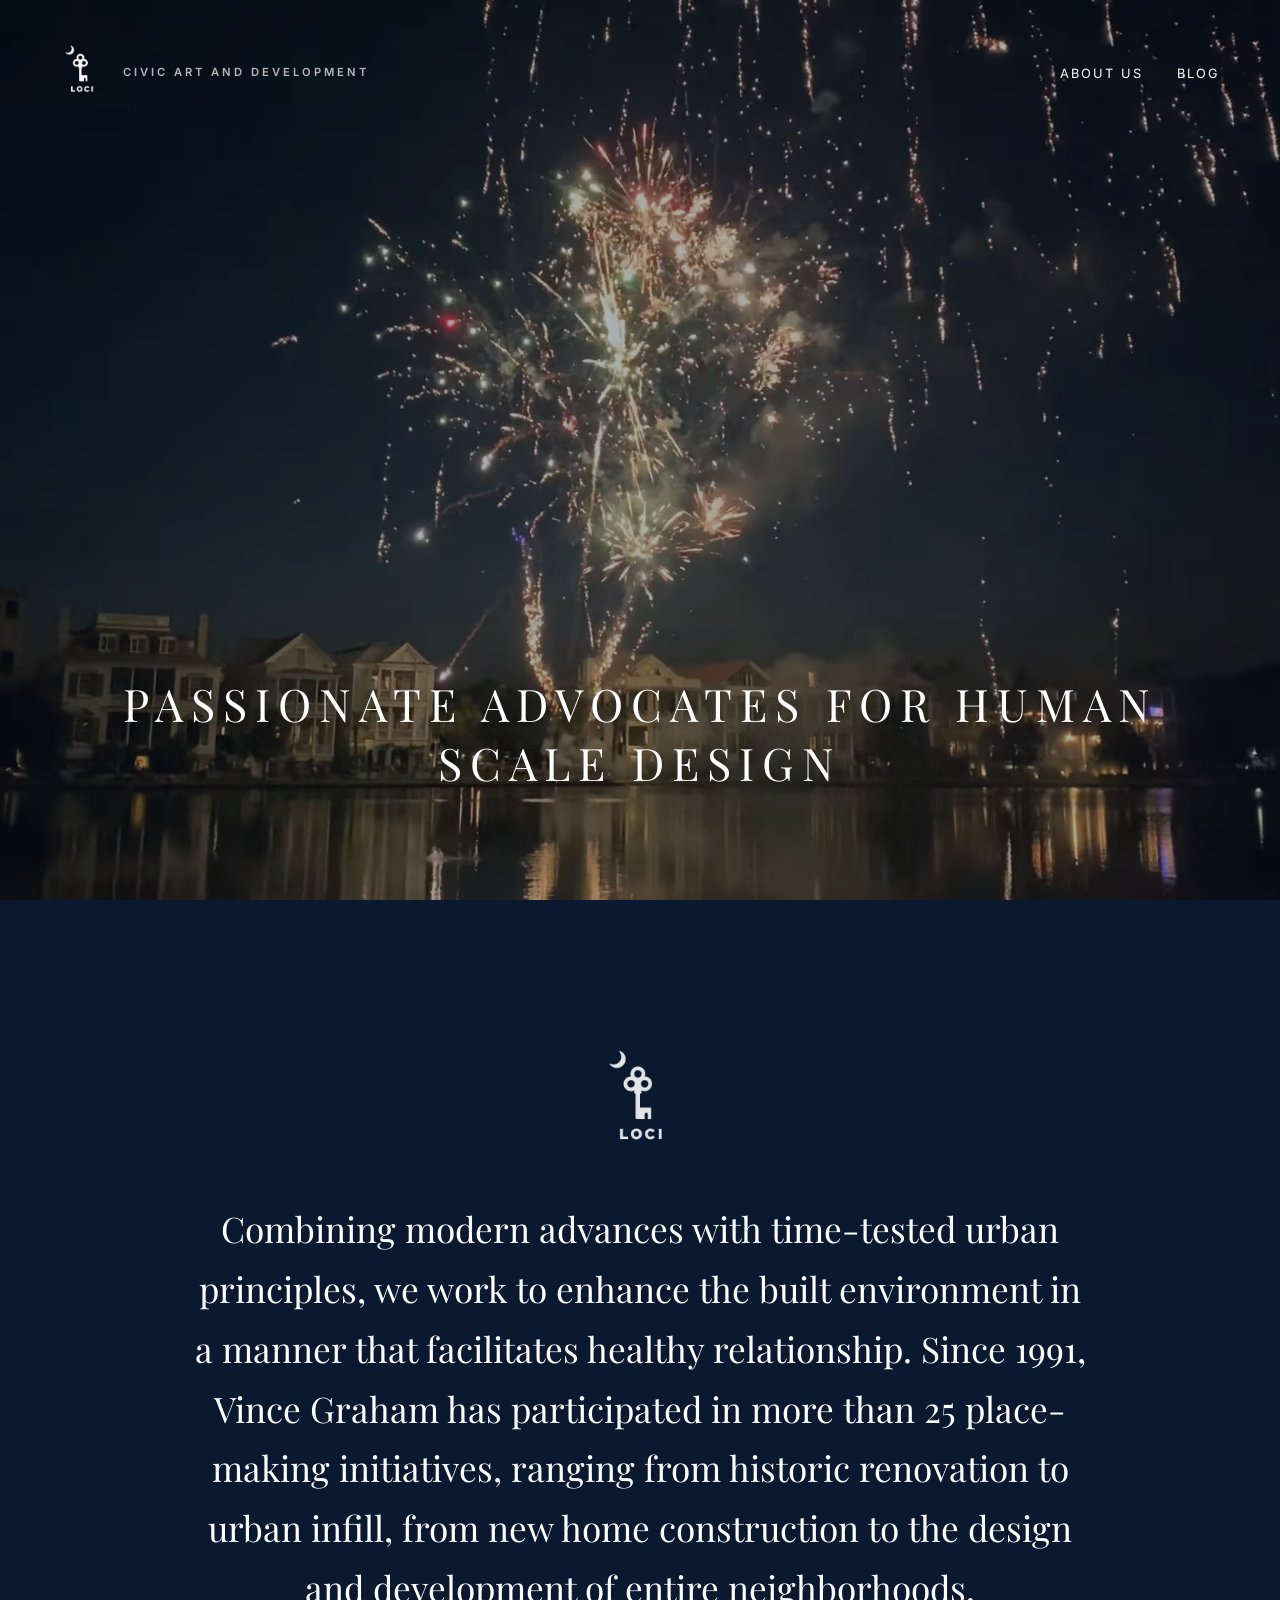
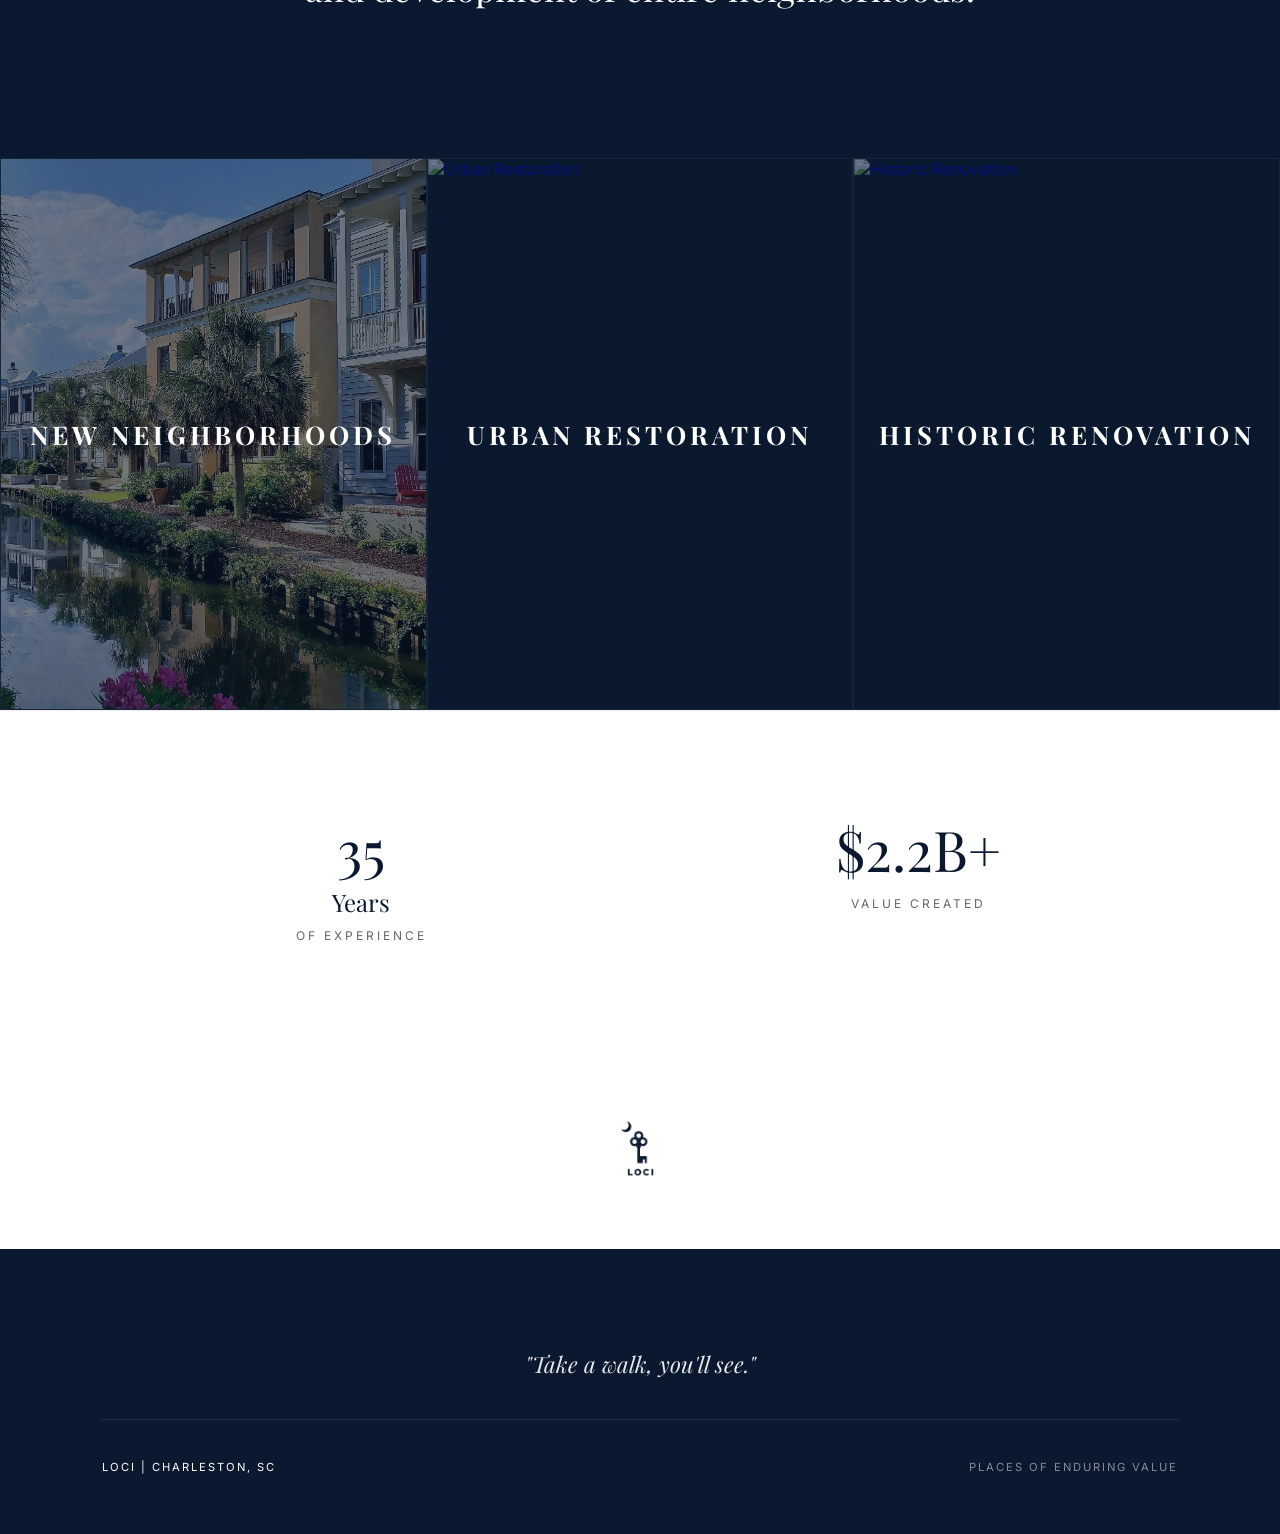
==== index.html @ 3ba428f1 "Incorporate text changes and move Catfiddle to Urban Restoration. Add Morris Square photos." ====
<!DOCTYPE html>
<html lang="en">
<head>
    <meta charset="UTF-8">
    <meta name="viewport" content="width=device-width, initial-scale=1.0">
    <title>Loci | Civic Design and Development</title>
    <link href="https://fonts.googleapis.com/css2?family=Playfair+Display:ital,wght@0,400;0,700;1,400&family=Inter:wght@300;400;600&display=swap" rel="stylesheet">
    <script src="https://unpkg.com/scrollreveal"></script>
    <style>
        :root {
            --navy: #0a192f;
            --white: #ffffff;
            --gold: #c5a059;
            --overlay: rgba(10, 25, 47, 0.35);
        }

        body {
            margin: 0;
            font-family: 'Inter', sans-serif;
            background-color: var(--white);
            color: var(--navy);
            overflow-x: hidden;
        }

        h1, h2, h3, .serif { font-family: 'Playfair Display', serif; }

        /* --- NAVIGATION --- */
        nav {
            position: absolute;
            top: 0;
            width: 100%;
            padding: 40px 60px;
            z-index: 1000;
            display: flex;
            justify-content: space-between;
            align-items: center;
            box-sizing: border-box;
        }

        .brand {
            font-size: 0.9rem;
            font-weight: 600;
            letter-spacing: 3px;
            color: white;
            text-transform: uppercase;
            text-decoration: none;
        }

        /* --- HERO --- */
        header {
            height: 100vh;
            position: relative;
            display: flex;
            justify-content: center;
            align-items: center;
            text-align: center;
            color: white;
            overflow: hidden;
            background-color: var(--navy);
        }

        .hero-video {
            position: absolute;
            top: 0;
            left: 0;
            width: 100%;
            height: 100%;
            object-fit: cover;
            z-index: 0;
        }

        .hero-overlay {
            position: absolute;
            top: 0;
            left: 0;
            width: 100%;
            height: 100%;
            background: var(--overlay);
            z-index: 1;
        }

        .hero-bottom-fixed {
            position: absolute;
            bottom: 12%;
            max-width: 1100px;
            width: 90%;
            animation: fadeIn 3s ease-out;
        }

        .hero-bottom-fixed h1 {
            font-size: 2.8rem;
            letter-spacing: 8px;
            text-transform: uppercase;
            font-weight: 300;
            margin: 0;
            text-shadow: 2px 2px 15px rgba(0,0,0,0.5);
        }

        /* --- PHILOSOPHY BLOCK --- */
        .philosophy-navy {
            padding: 140px 15%;
            text-align: center;
            background-color: var(--navy);
            color: white;
        }

        .philosophy-navy h2 {
            font-size: 2.2rem;
            line-height: 1.7;
            font-weight: 400;
            max-width: 950px;
            margin: 0 auto;
        }

        /* --- CATEGORY GRID --- */
        .work-grid {
            display: grid;
            grid-template-columns: repeat(3, 1fr);
            background: var(--navy);
        }

        .cat-box {
            position: relative;
            height: 550px;
            overflow: hidden;
            cursor: pointer;
            border: 0.2px solid rgba(255,255,255,0.05);
            text-decoration: none;
            display: block;
        }

        .cat-box img {
            width: 100%;
            height: 100%;
            object-fit: cover;
            opacity: 0.7;
            transition: all 0.9s cubic-bezier(0.25, 0.46, 0.45, 0.94);
        }

        .cat-overlay {
            position: absolute;
            top: 0; left: 0; width: 100%; height: 100%;
            display: flex;
            flex-direction: column;
            justify-content: center;
            align-items: center;
            background: rgba(10, 25, 47, 0.4);
            transition: background 0.5s ease;
        }

        .cat-overlay h2 {
            color: white;
            font-size: 1.6rem;
            letter-spacing: 4px;
            text-transform: uppercase;
            text-align: center;
            padding: 0 20px;
            margin: 0;
        }

        .cat-box:hover img { transform: scale(1.05); opacity: 0.4; }
        .cat-box:hover .cat-overlay { background: rgba(10, 25, 47, 0.8); }

        /* --- METRICS --- */
        .metrics-section {
            padding: 100px 8%;
            background: var(--white);
            border-top: 1px solid #eee;
        }

        .metrics-grid {
            display: grid;
            grid-template-columns: repeat(2, 1fr);
            gap: 40px;
            text-align: center;
        }

        .metric-item h4 {
            font-size: 3.5rem;
            margin: 0;
            font-weight: 400;
            color: var(--navy);
        }

        .metric-item p {
            font-size: 0.75rem;
            letter-spacing: 3px;
            text-transform: uppercase;
            color: #666;
            margin-top: 10px;
        }

        /* --- FOOTER --- */
        footer {
            padding: 100px 8% 60px;
            background: var(--navy);
            color: white;
            text-align: center;
        }

        .footer-scripture {
            font-family: 'Playfair Display', serif;
            font-style: italic;
            font-size: 1.4rem;
            margin-bottom: 40px;
            opacity: 0.9;
        }

        .footer-bottom {
            display: flex;
            justify-content: space-between;
            align-items: center;
            border-top: 1px solid rgba(255,255,255,0.1);
            padding-top: 40px;
            font-size: 0.7rem;
            letter-spacing: 2px;
            text-transform: uppercase;
        }

        /* --- MOBILE --- */
        @media (max-width: 900px) {
            nav { padding: 20px; flex-direction: column; gap: 20px; align-items: center; }
            nav > div:first-child { flex-direction: column; text-align: center; gap: 10px; }
            nav > div:first-child > div { margin-left: 0 !important; font-size: 0.6rem !important; }
            .hero-bottom-fixed h1 { font-size: 8vw !important; letter-spacing: 4px; }
            .philosophy-navy { padding: 80px 10%; }
            .philosophy-navy h2 { font-size: 1.4rem; }
            .work-grid, .metrics-grid { grid-template-columns: 1fr; }
            .cat-box { height: 400px; }
            .footer-bottom { flex-direction: column; gap: 20px; }
        }

        @keyframes fadeIn {
            from { opacity: 0; transform: translateY(20px); }
            to { opacity: 1; transform: translateY(0); }
        }
    </style>
    <link rel="icon" type="image/png" href="images/loci-logo.png">
</head>
<body>

    <nav>
        <div style="display: flex; align-items: center;">
            <a href="/" class="brand"><img src="images/loci-logo.png" alt="Loci Logo" style="height: 60px;"></a>
            <div style="color: rgba(255,255,255,0.7); font-size: 0.7rem; letter-spacing: 3px; text-transform: uppercase; font-weight: 600; margin-left: 20px;">Civic Art and Development</div>
        </div>
        <div>
            <a href="about.html" style="color: white; text-decoration: none; margin-right: 30px; font-size: 0.8rem; text-transform: uppercase; letter-spacing: 2px;">About Us</a>
            <a href="https://narrowgate.dev" target="_blank" style="color: white; text-decoration: none; font-size: 0.8rem; text-transform: uppercase; letter-spacing: 2px;">Blog</a>
        </div>
    </nav>

    <header>
        <video class="hero-video" autoplay loop muted playsinline>
            <source src="images/hero.webm" type="video/webm">
        </video>
        <div class="hero-overlay"></div>
        <div class="hero-bottom-fixed" style="z-index: 2;">
            <h1>Passionate Advocates for Human Scale Design</h1>
        </div>
    </header>

    <section class="philosophy-navy">
        <img src="images/loci-logo.png" alt="Loci Logo" style="height: 115px; margin-bottom: 40px; opacity: 0.9;">
        <h2>Combining modern advances with time-tested urban principles, we work to enhance the built environment in a manner that facilitates healthy relationship. Since 1991, Vince Graham has participated in more than 25 place-making initiatives, ranging from historic renovation to urban infill, from new home construction to the design and development of entire neighborhoods.</h2>
    </section>

    <div class="work-grid" id="portfolio">
        <a href="neighborhoods.html" class="cat-box">
            <img src="images/neighborhoods-canal.jpg" alt="New Neighborhoods">
            <div class="cat-overlay">
                <h2>New Neighborhoods</h2>
            </div>
        </a>

        <a href="renovation.html" class="cat-box">
            <img src="https://www.cnu.org/sites/default/files/Earls-court-plan.png" alt="Urban Restoration">
            <div class="cat-overlay">
                <h2>Urban Restoration</h2>
            </div>
        </a>

        <a href="reuse.html" class="cat-box">
            <img src="https://bt-wpstatic.freetls.fastly.net/wp-content/blogs.dir/3/files/2013/04/5.jpg" alt="Historic Renovation">
            <div class="cat-overlay">
                <h2>Historic Renovation</h2>
            </div>
        </a>
    </div>

    <section class="metrics-section">
        <div class="metrics-grid">
            <div class="metric-item">
                <h4 class="serif">35</h4>
                <h4 class="serif" style="font-size: 1.5rem; display: inline;">Years</h4>
                <p>Of Experience</p>
            </div>
            <div class="metric-item">
                <h4 class="serif">$2.2B+</h4>
                <p>Value Created</p>
            </div>
        </div>
    </section>

    <div style="text-align: center; padding: 60px 0; background: #fff;">
        <img src="images/loci-logo-navy.png" alt="Loci Logo" style="height: 70px;">
    </div>

    <footer>
        <div class="footer-scripture">
            "Take a walk, you'll see."
        </div>
        
        <div class="footer-bottom">
            <div>Loci | Charleston, SC</div>
            <div style="opacity: 0.5;">Places of Enduring Value</div>
        </div>
    </footer>

    <script>
        ScrollReveal().reveal('.cat-box, .philosophy-navy, .metric-item', { interval: 150, distance: '30px', origin: 'bottom' });
    </script>
</body>
</html>
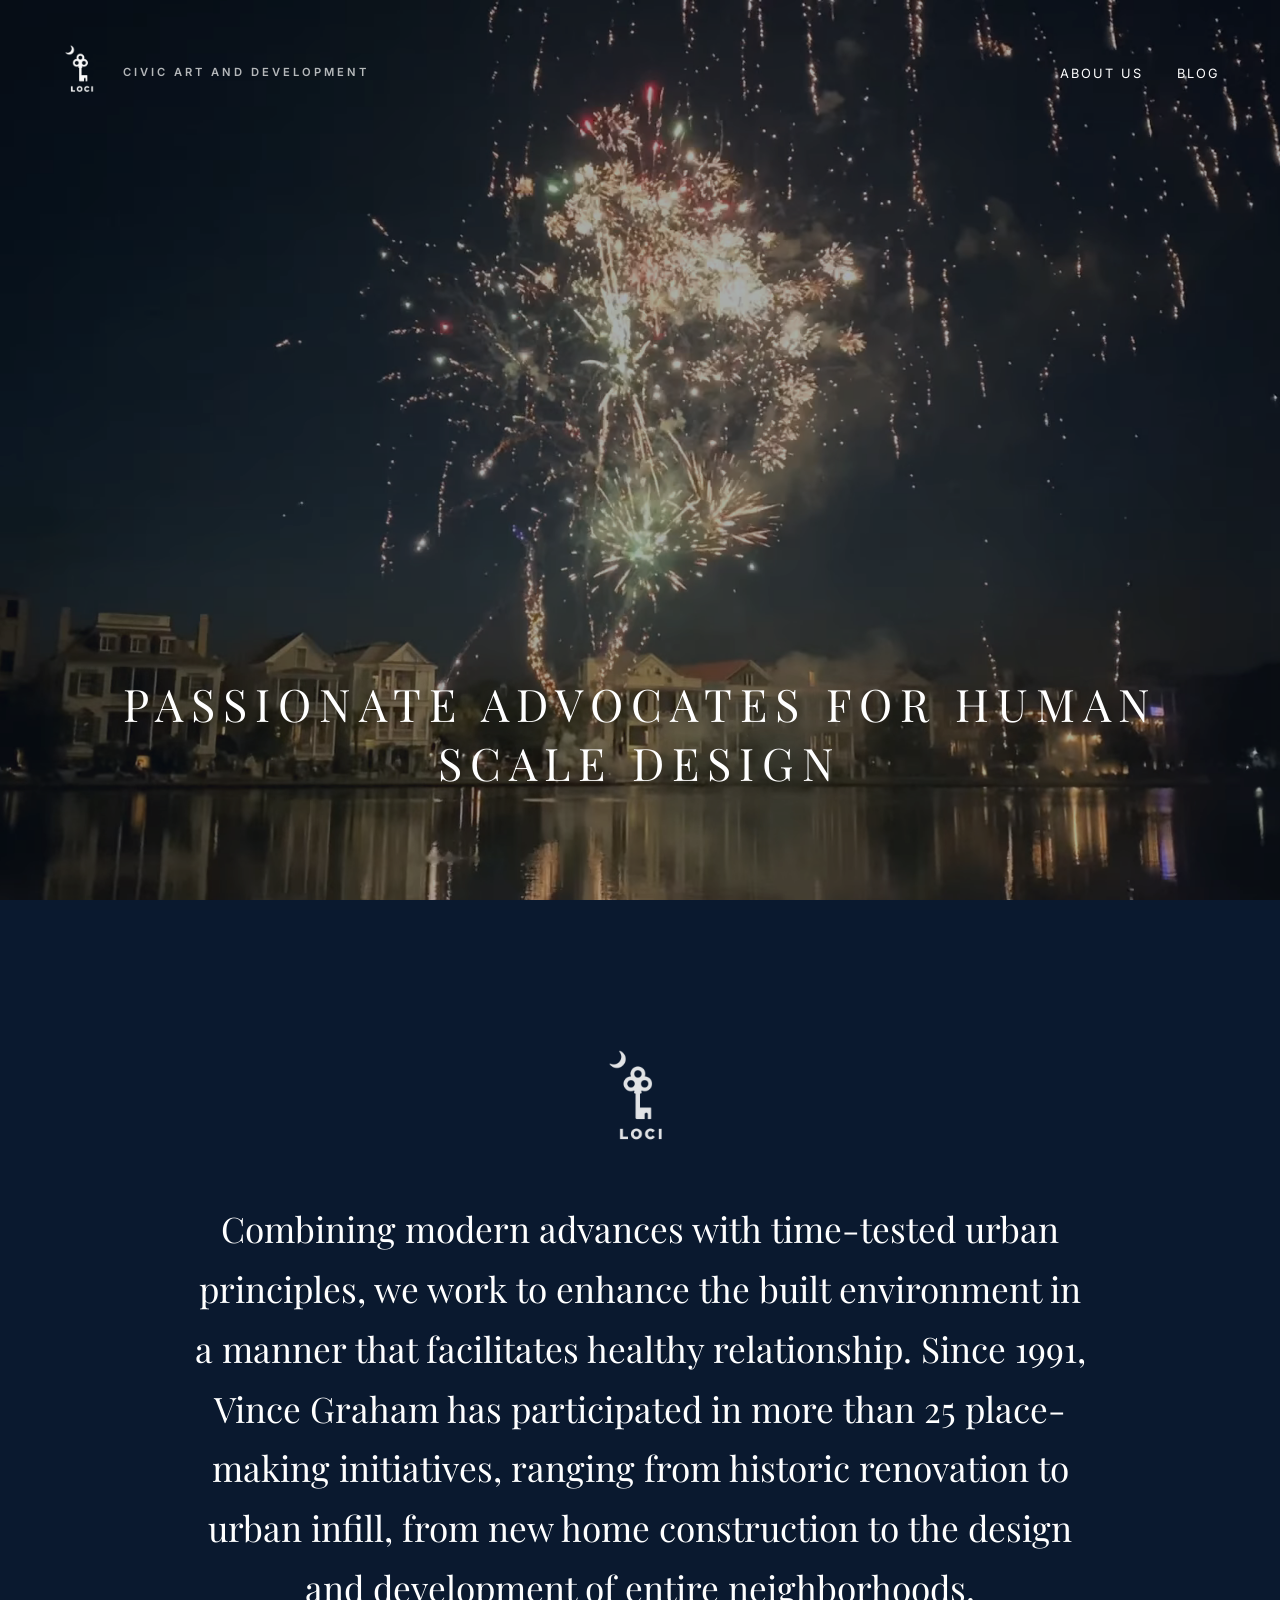
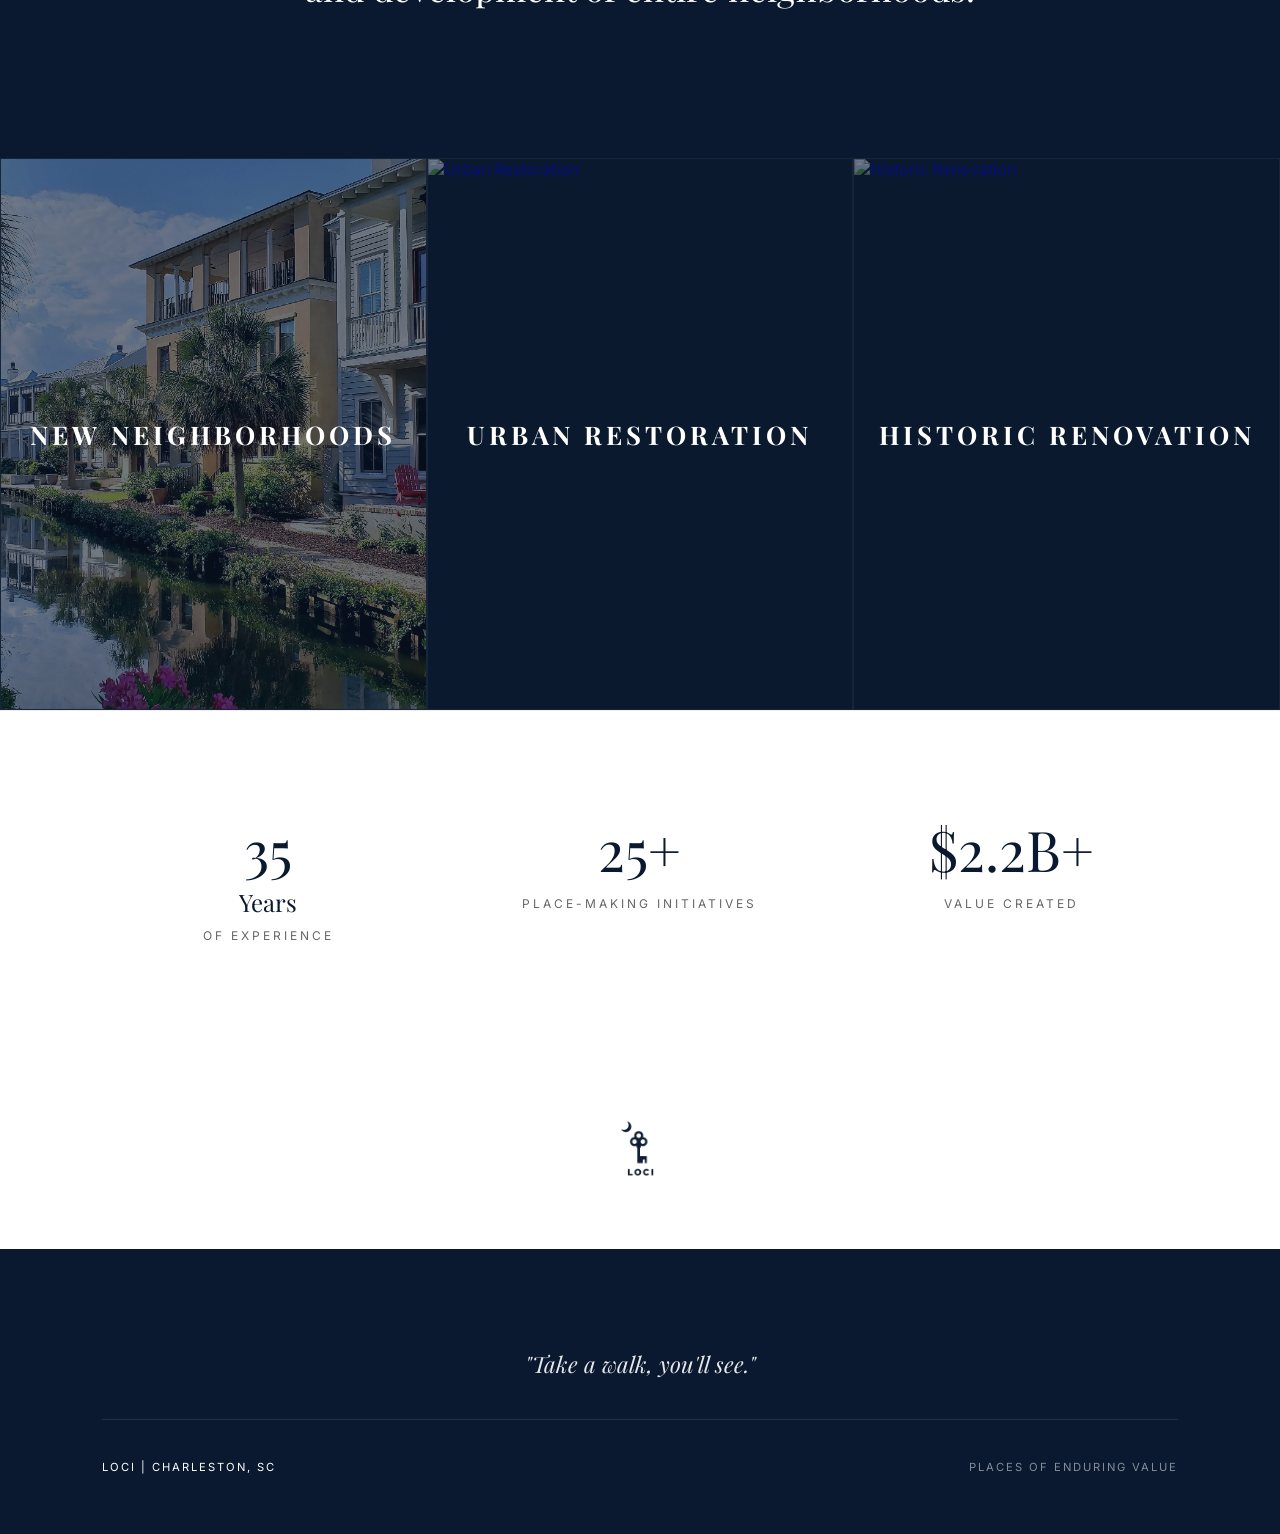
==== commit e7b37a09: "Redesign project details, fix photo integration, update external links, and add 25+ metric" ====
--- a/index.html
+++ b/index.html
@@ -170,7 +170,7 @@
 
         .metrics-grid {
             display: grid;
-            grid-template-columns: repeat(2, 1fr);
+            grid-template-columns: repeat(3, 1fr);
             gap: 40px;
             text-align: center;
         }
@@ -296,6 +296,10 @@
                 <p>Of Experience</p>
             </div>
             <div class="metric-item">
+                <h4 class="serif">25+</h4>
+                <p>Place-Making Initiatives</p>
+            </div>
+            <div class="metric-item">
                 <h4 class="serif">$2.2B+</h4>
                 <p>Value Created</p>
             </div>
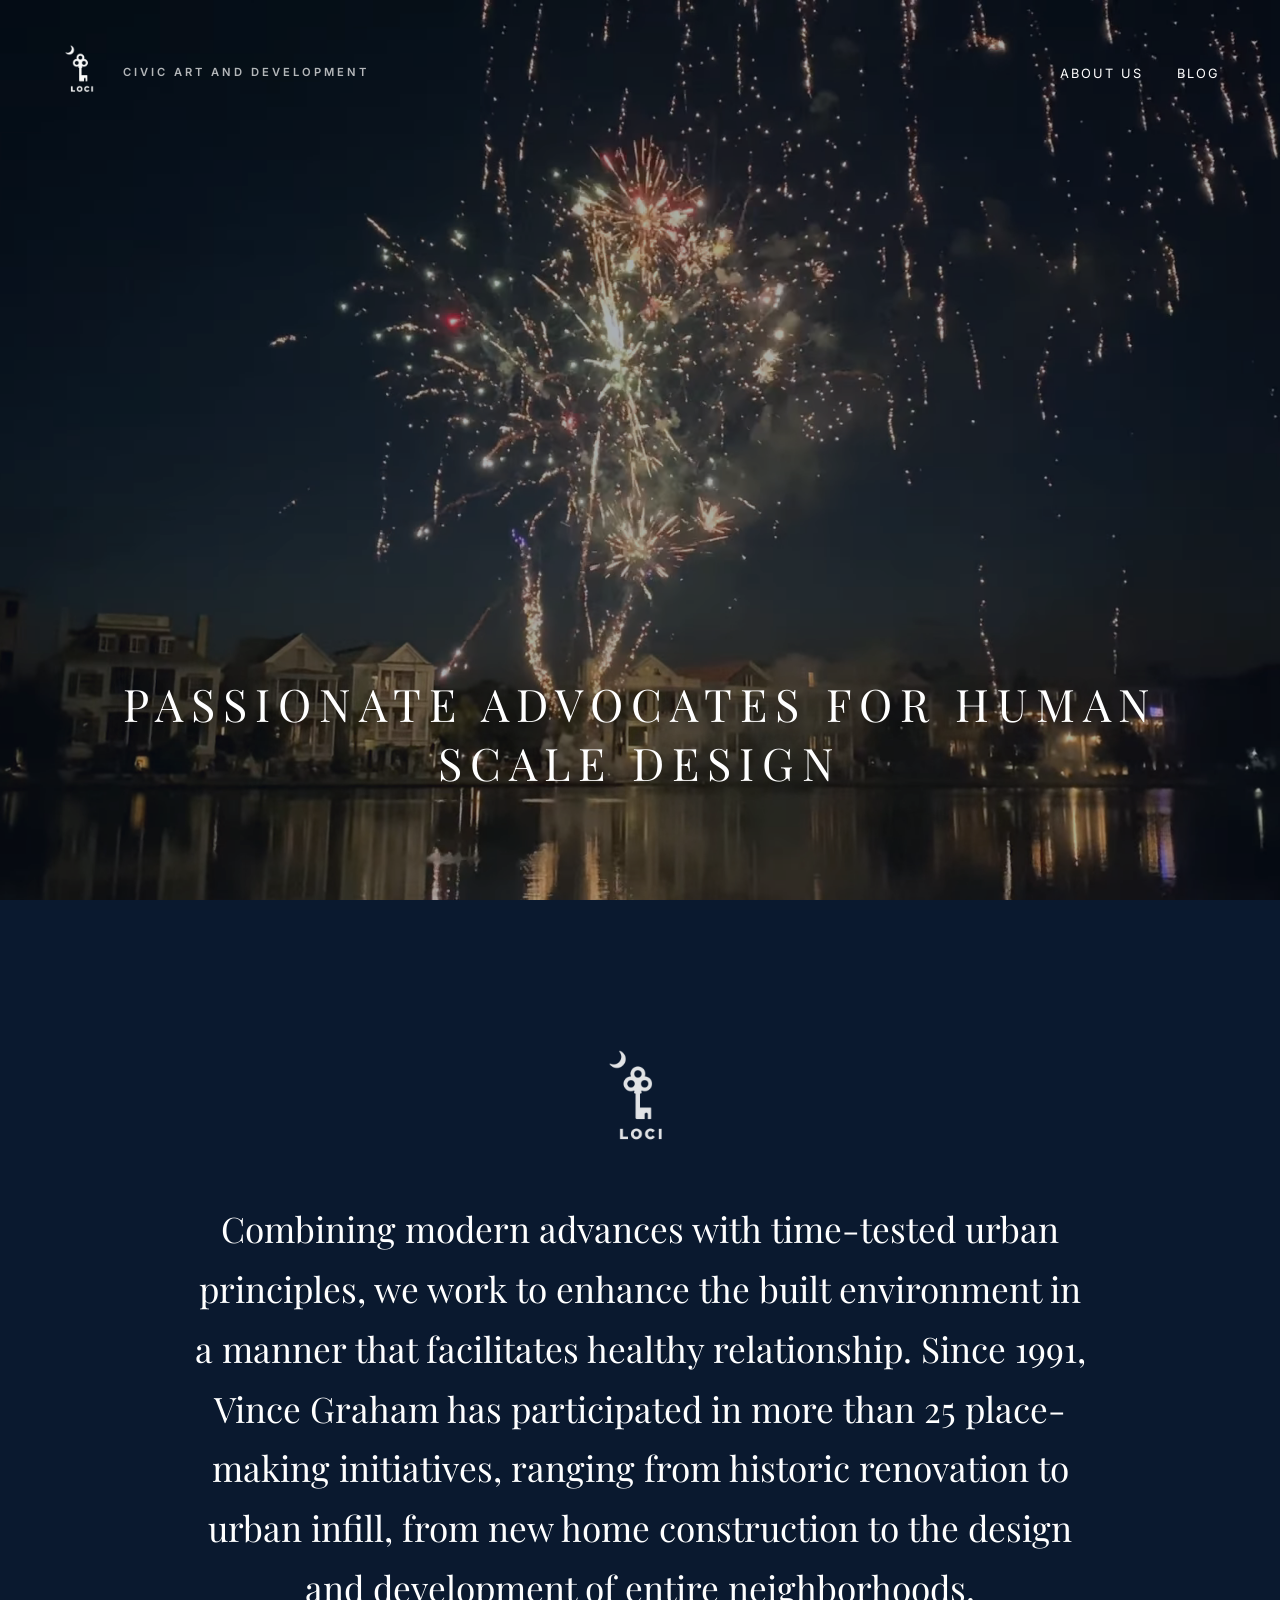
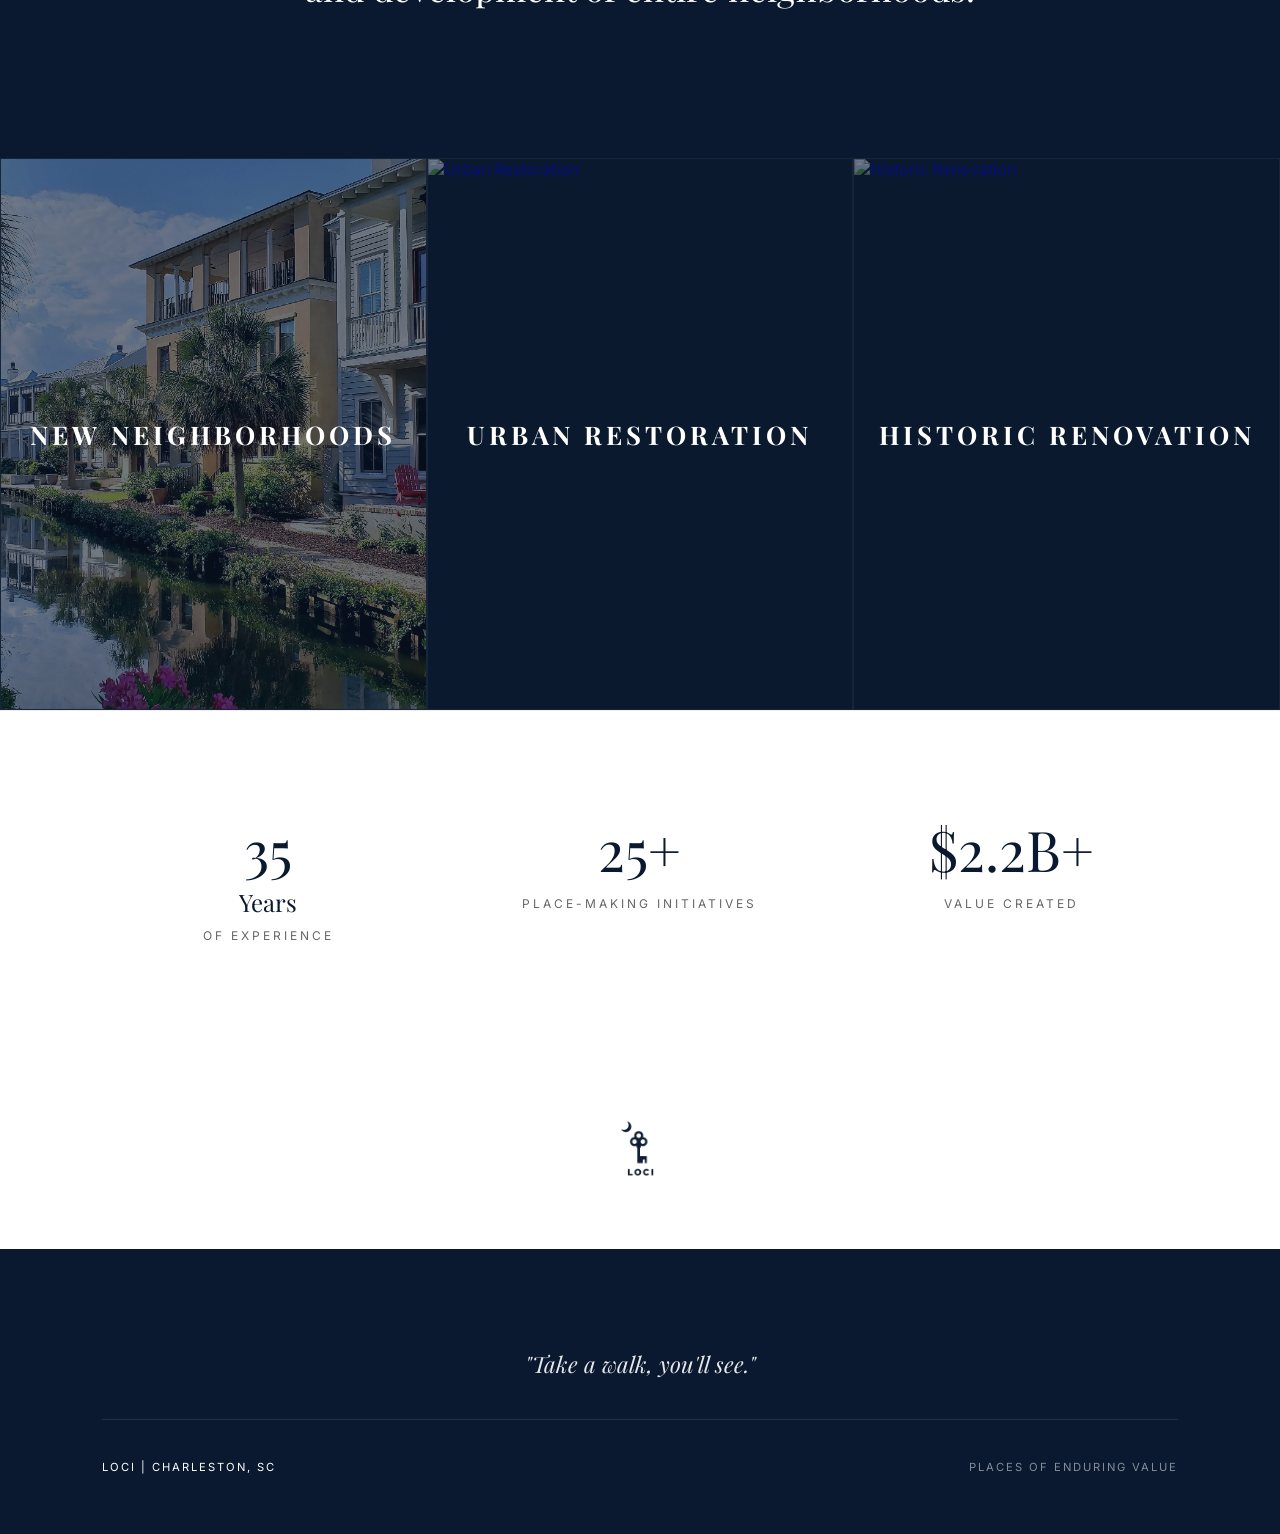
==== commit 22d1c612: "Fix Catfiddle links, restore plan image, fix RTL margin bug, update favicons" ====
--- a/index.html
+++ b/index.html
@@ -235,7 +235,7 @@
             to { opacity: 1; transform: translateY(0); }
         }
     </style>
-    <link rel="icon" type="image/png" href="images/loci-logo.png">
+    <link rel="icon" type="image/png" href="images/loci-logo-navy.png">
 </head>
 <body>
 
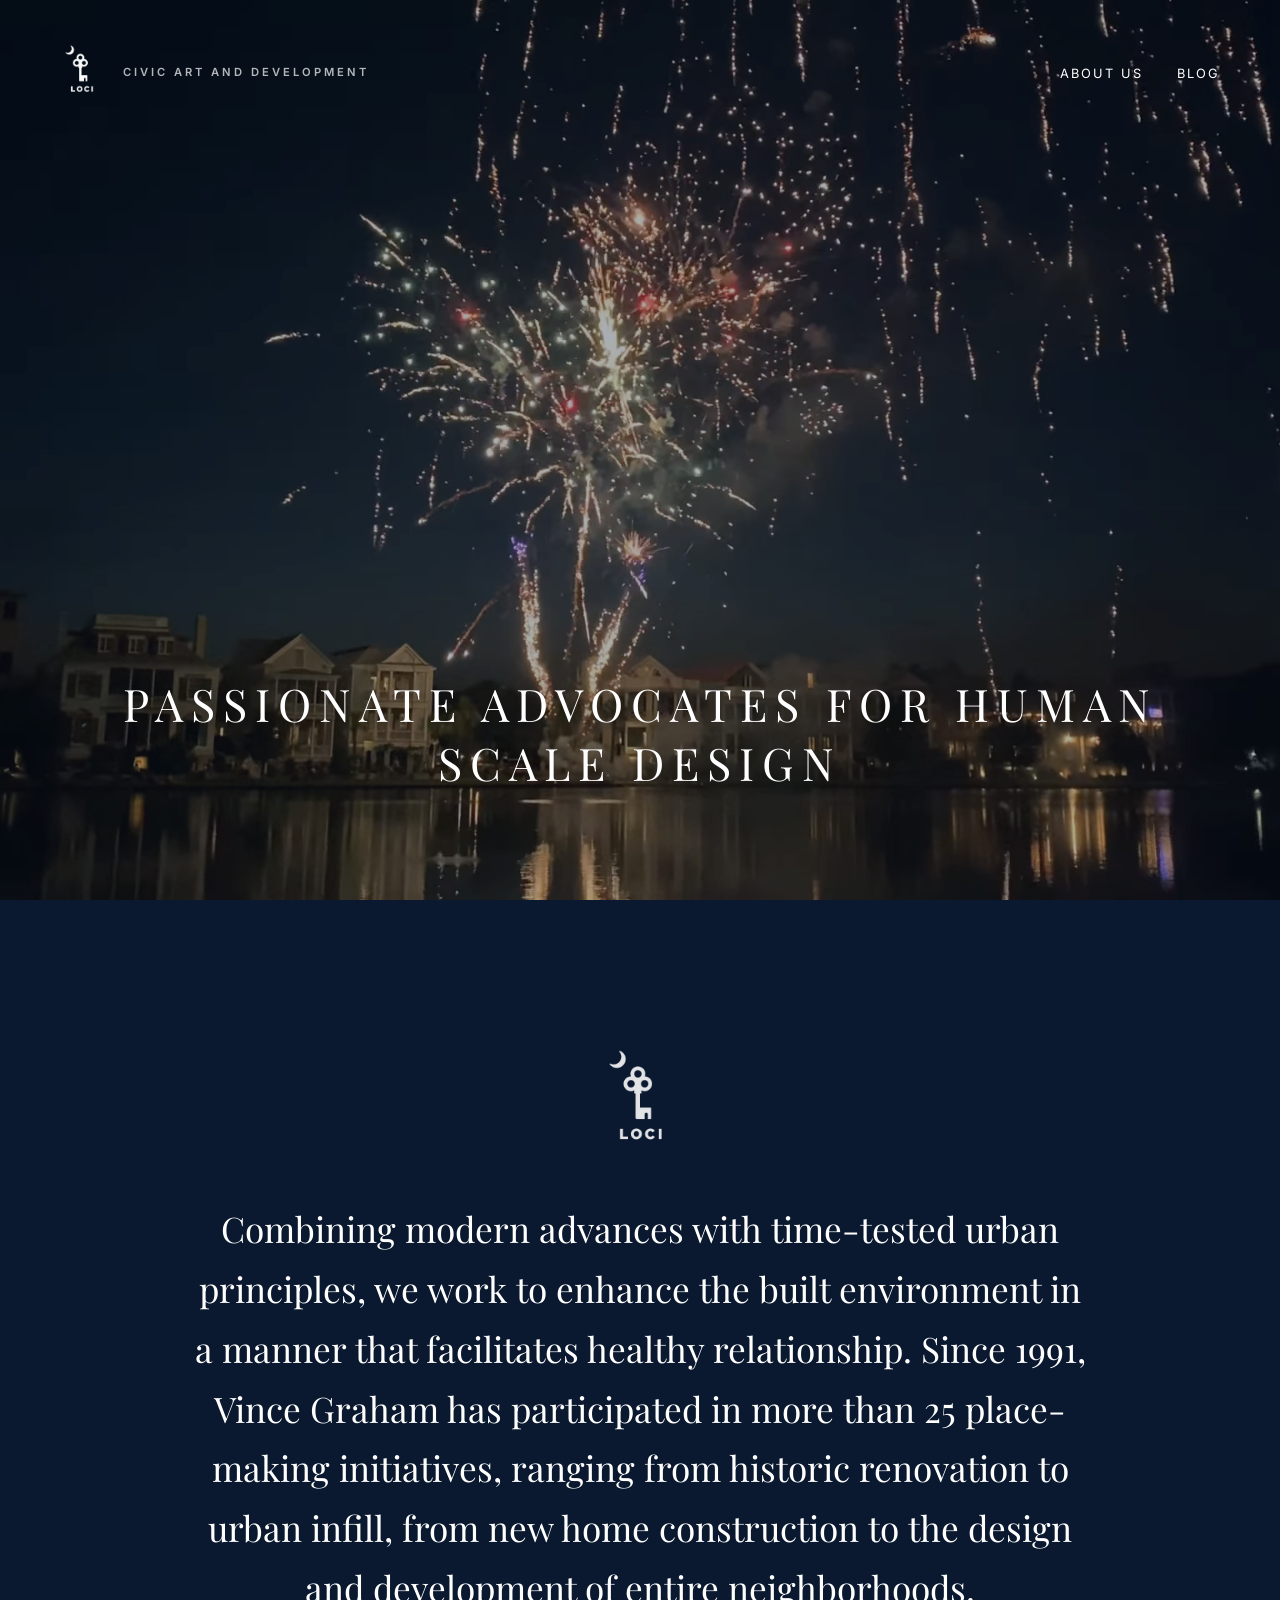
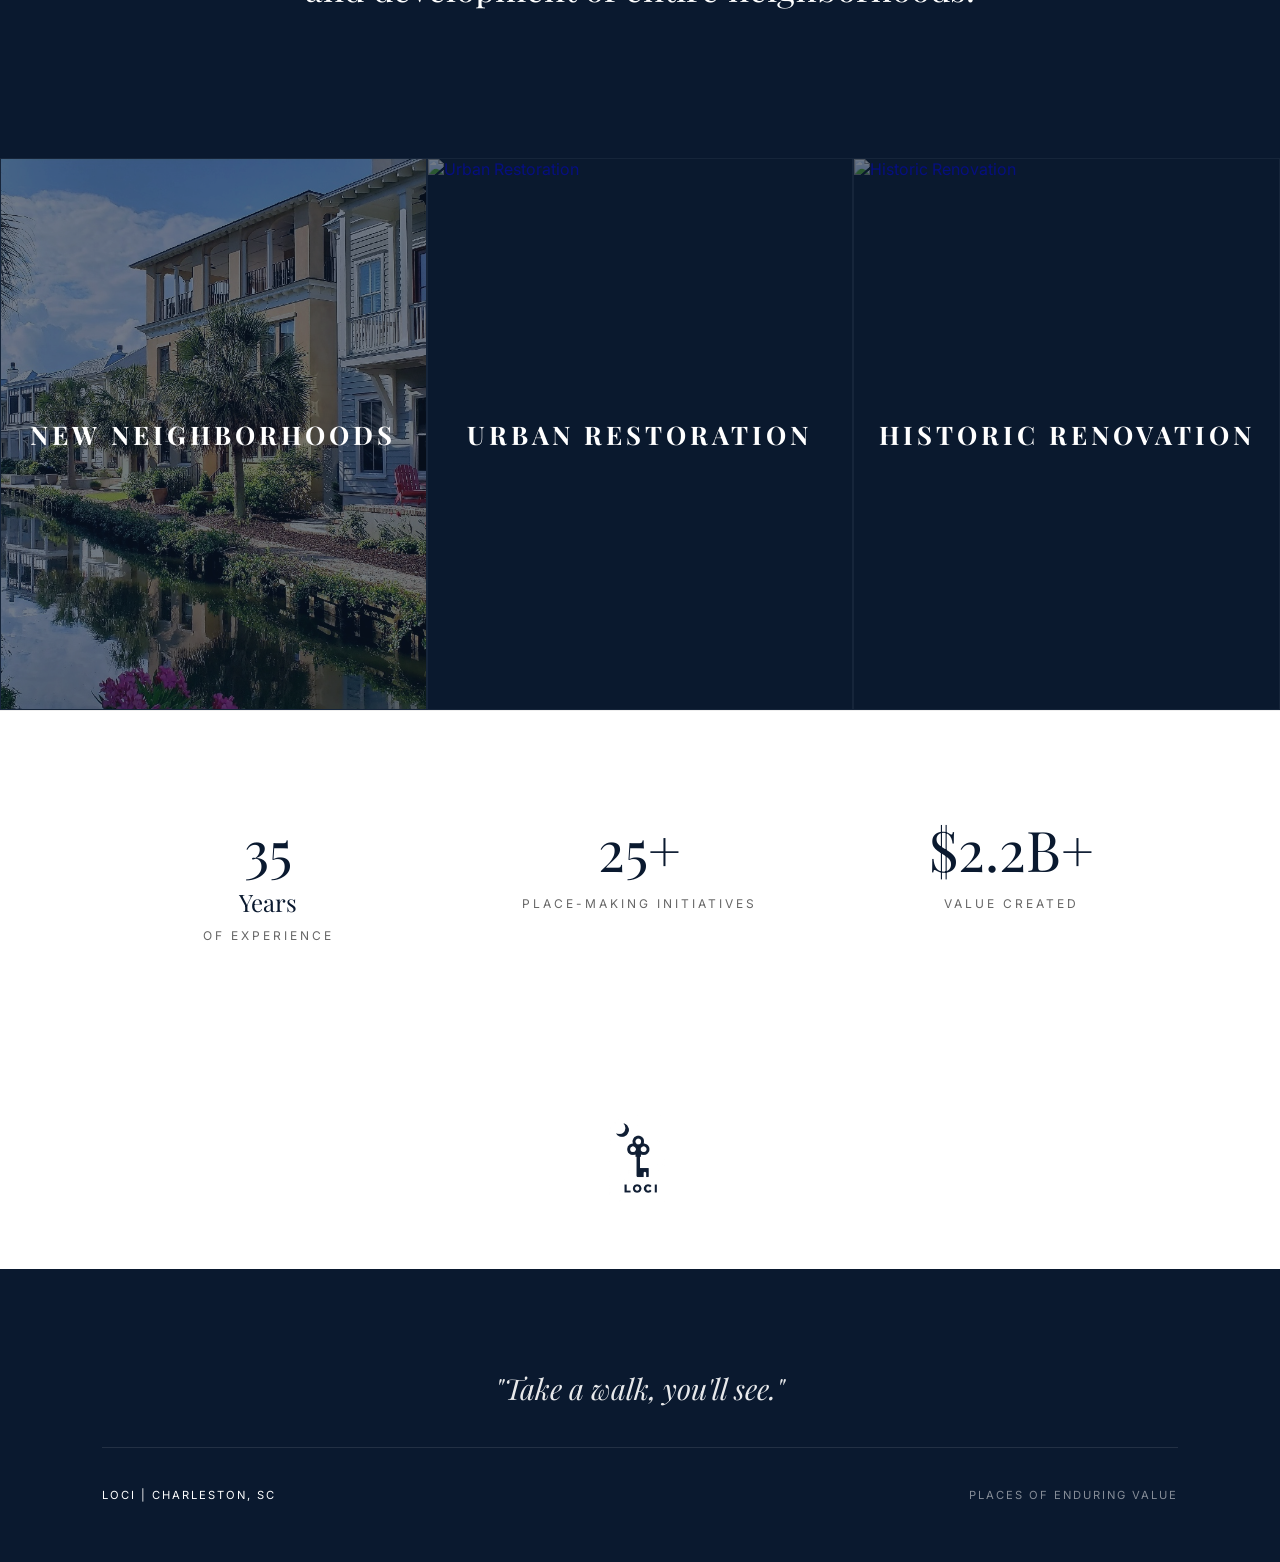
==== commit 6564df5d: "Increase footer logo size and quote text size" ====
--- a/index.html
+++ b/index.html
@@ -201,7 +201,7 @@
         .footer-scripture {
             font-family: 'Playfair Display', serif;
             font-style: italic;
-            font-size: 1.4rem;
+            font-size: 1.8rem;
             margin-bottom: 40px;
             opacity: 0.9;
         }
@@ -307,7 +307,7 @@
     </section>
 
     <div style="text-align: center; padding: 60px 0; background: #fff;">
-        <img src="images/loci-logo-navy.png" alt="Loci Logo" style="height: 70px;">
+        <img src="images/loci-logo-navy.png" alt="Loci Logo" style="height: 90px;">
     </div>
 
     <footer>
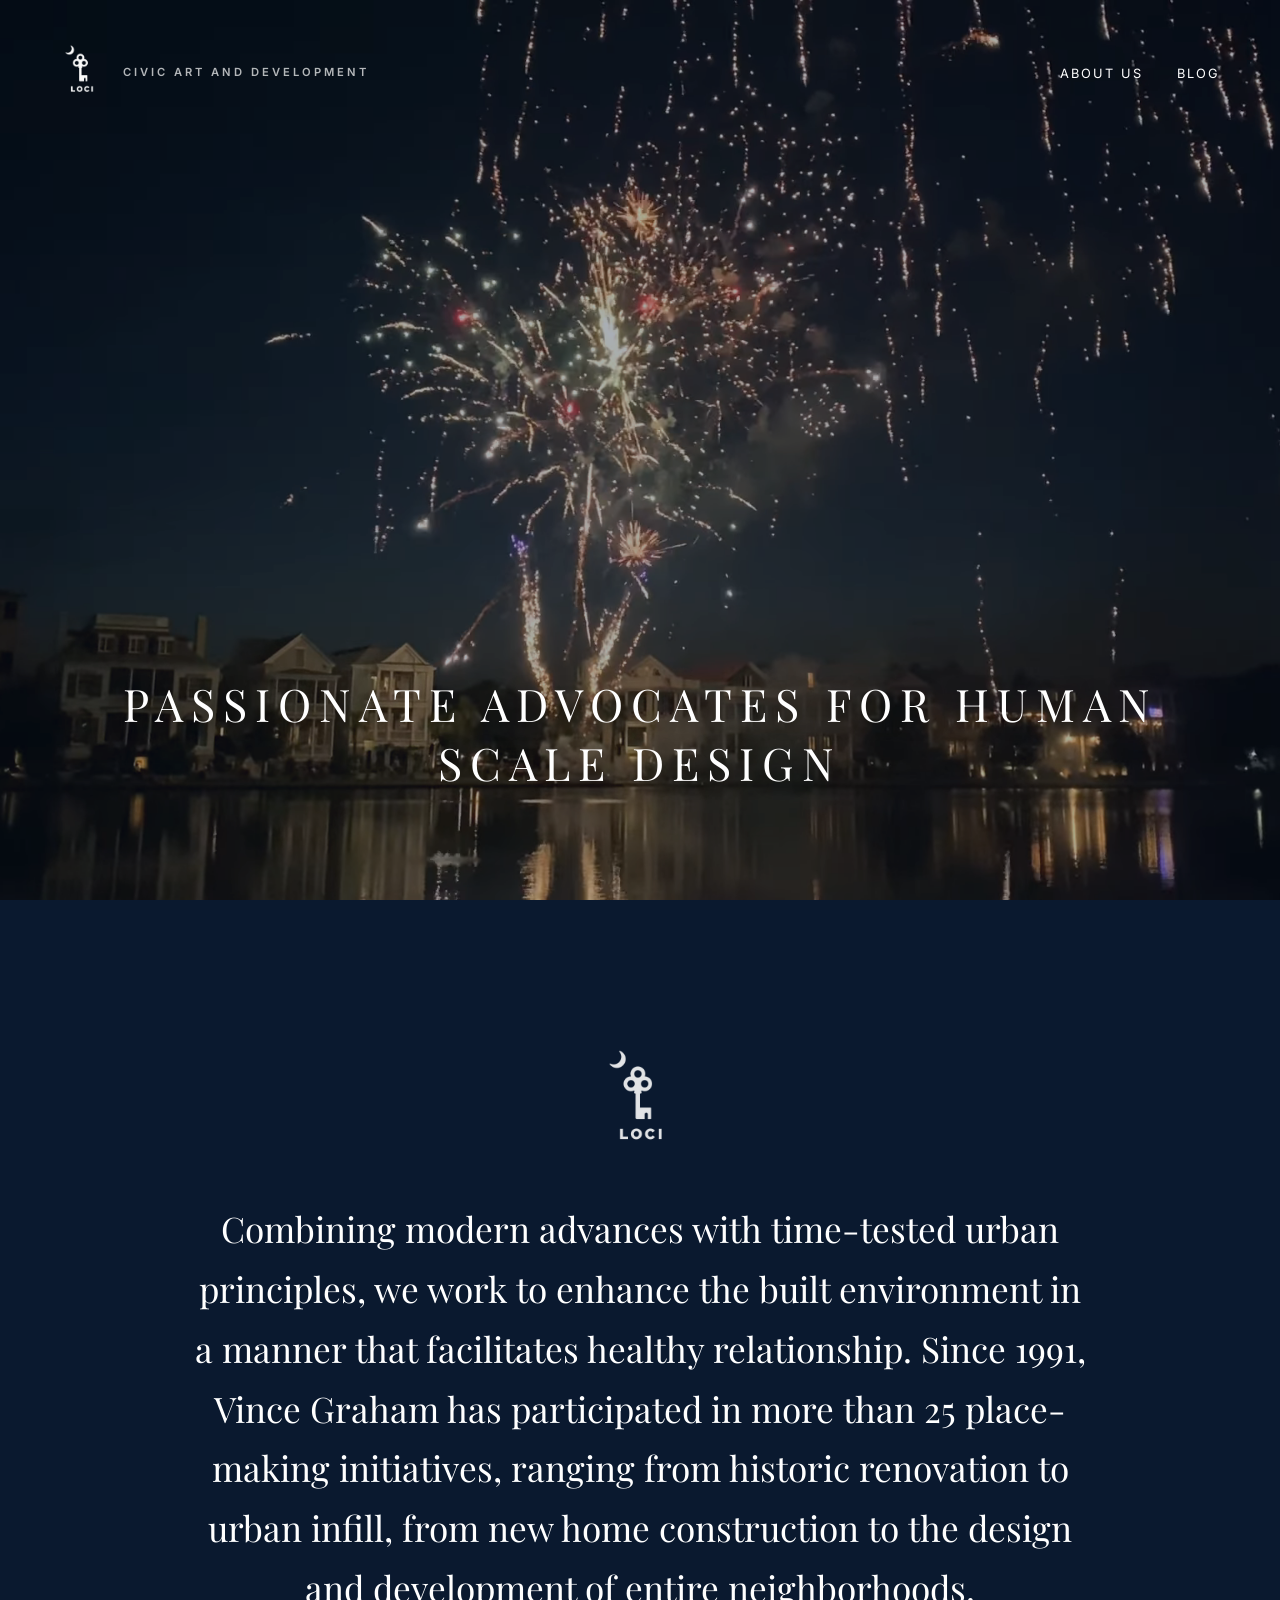
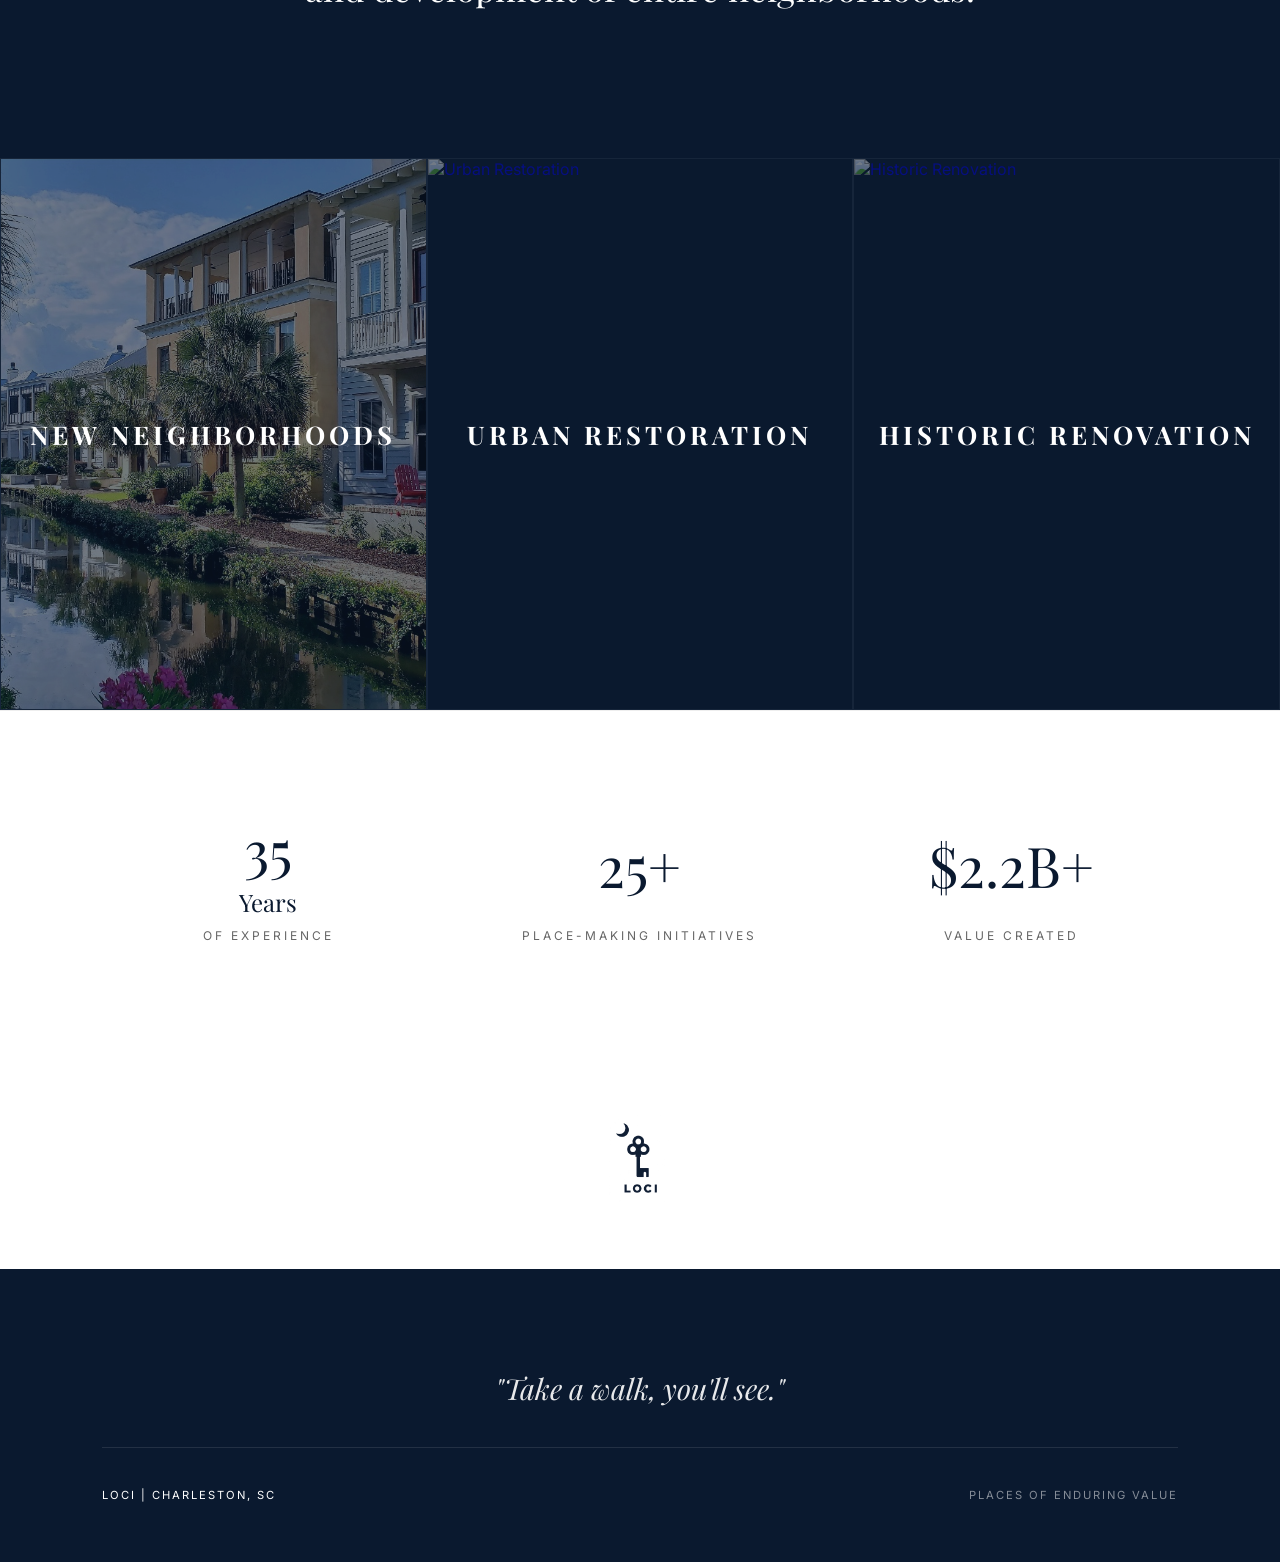
==== commit 873eed69: "Align metrics text to be flush at the bottom" ====
--- a/index.html
+++ b/index.html
@@ -175,6 +175,20 @@
             text-align: center;
         }
 
+        .metric-item {
+            display: flex;
+            flex-direction: column;
+            height: 100%;
+        }
+
+        .metric-value {
+            flex-grow: 1;
+            display: flex;
+            flex-direction: column;
+            justify-content: center;
+            align-items: center;
+        }
+
         .metric-item h4 {
             font-size: 3.5rem;
             margin: 0;
@@ -291,16 +305,22 @@
     <section class="metrics-section">
         <div class="metrics-grid">
             <div class="metric-item">
-                <h4 class="serif">35</h4>
-                <h4 class="serif" style="font-size: 1.5rem; display: inline;">Years</h4>
+                <div class="metric-value">
+                    <h4 class="serif">35</h4>
+                    <h4 class="serif" style="font-size: 1.5rem;">Years</h4>
+                </div>
                 <p>Of Experience</p>
             </div>
             <div class="metric-item">
-                <h4 class="serif">25+</h4>
+                <div class="metric-value">
+                    <h4 class="serif">25+</h4>
+                </div>
                 <p>Place-Making Initiatives</p>
             </div>
             <div class="metric-item">
-                <h4 class="serif">$2.2B+</h4>
+                <div class="metric-value">
+                    <h4 class="serif">$2.2B+</h4>
+                </div>
                 <p>Value Created</p>
             </div>
         </div>
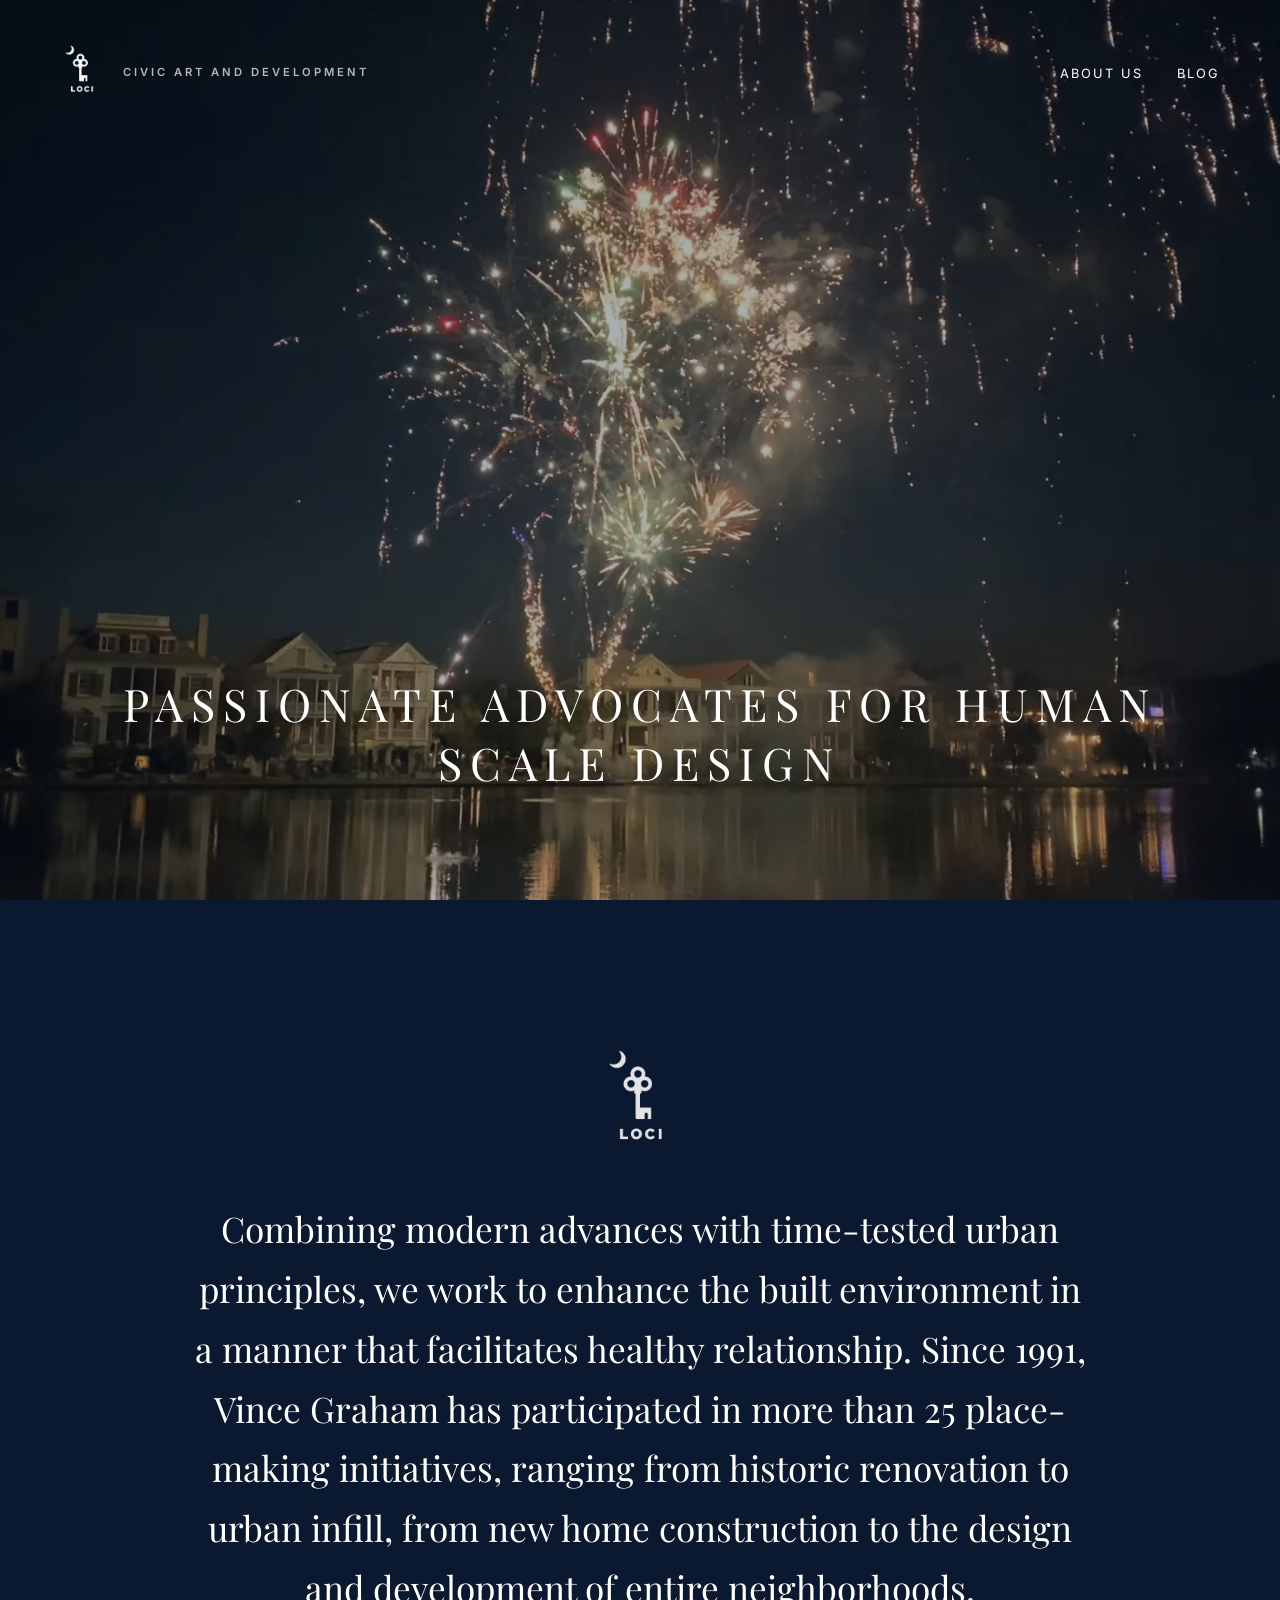
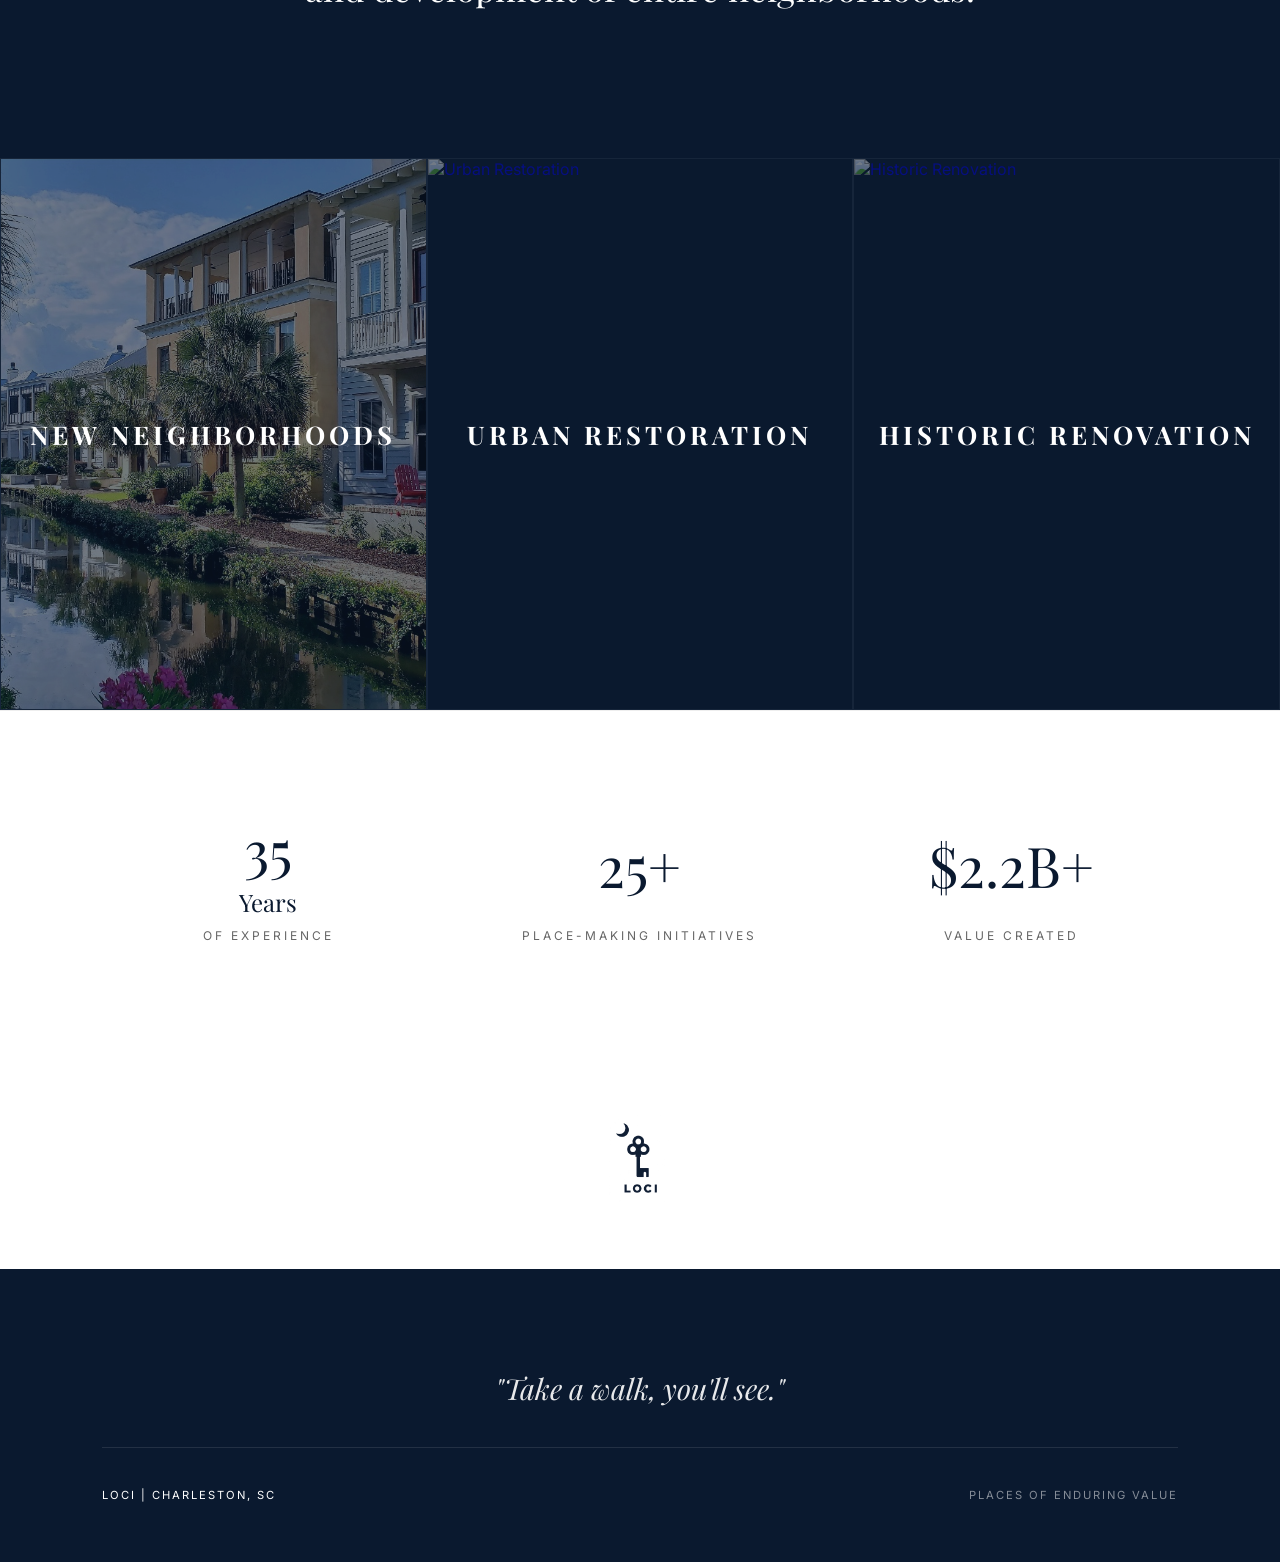
==== commit 83547a7b: "Update blog link to theionco.com throughout the site" ====
--- a/index.html
+++ b/index.html
@@ -260,7 +260,7 @@
         </div>
         <div>
             <a href="about.html" style="color: white; text-decoration: none; margin-right: 30px; font-size: 0.8rem; text-transform: uppercase; letter-spacing: 2px;">About Us</a>
-            <a href="https://narrowgate.dev" target="_blank" style="color: white; text-decoration: none; font-size: 0.8rem; text-transform: uppercase; letter-spacing: 2px;">Blog</a>
+            <a href="https://theionco.com/" target="_blank" style="color: white; text-decoration: none; font-size: 0.8rem; text-transform: uppercase; letter-spacing: 2px;">Blog</a>
         </div>
     </nav>
 
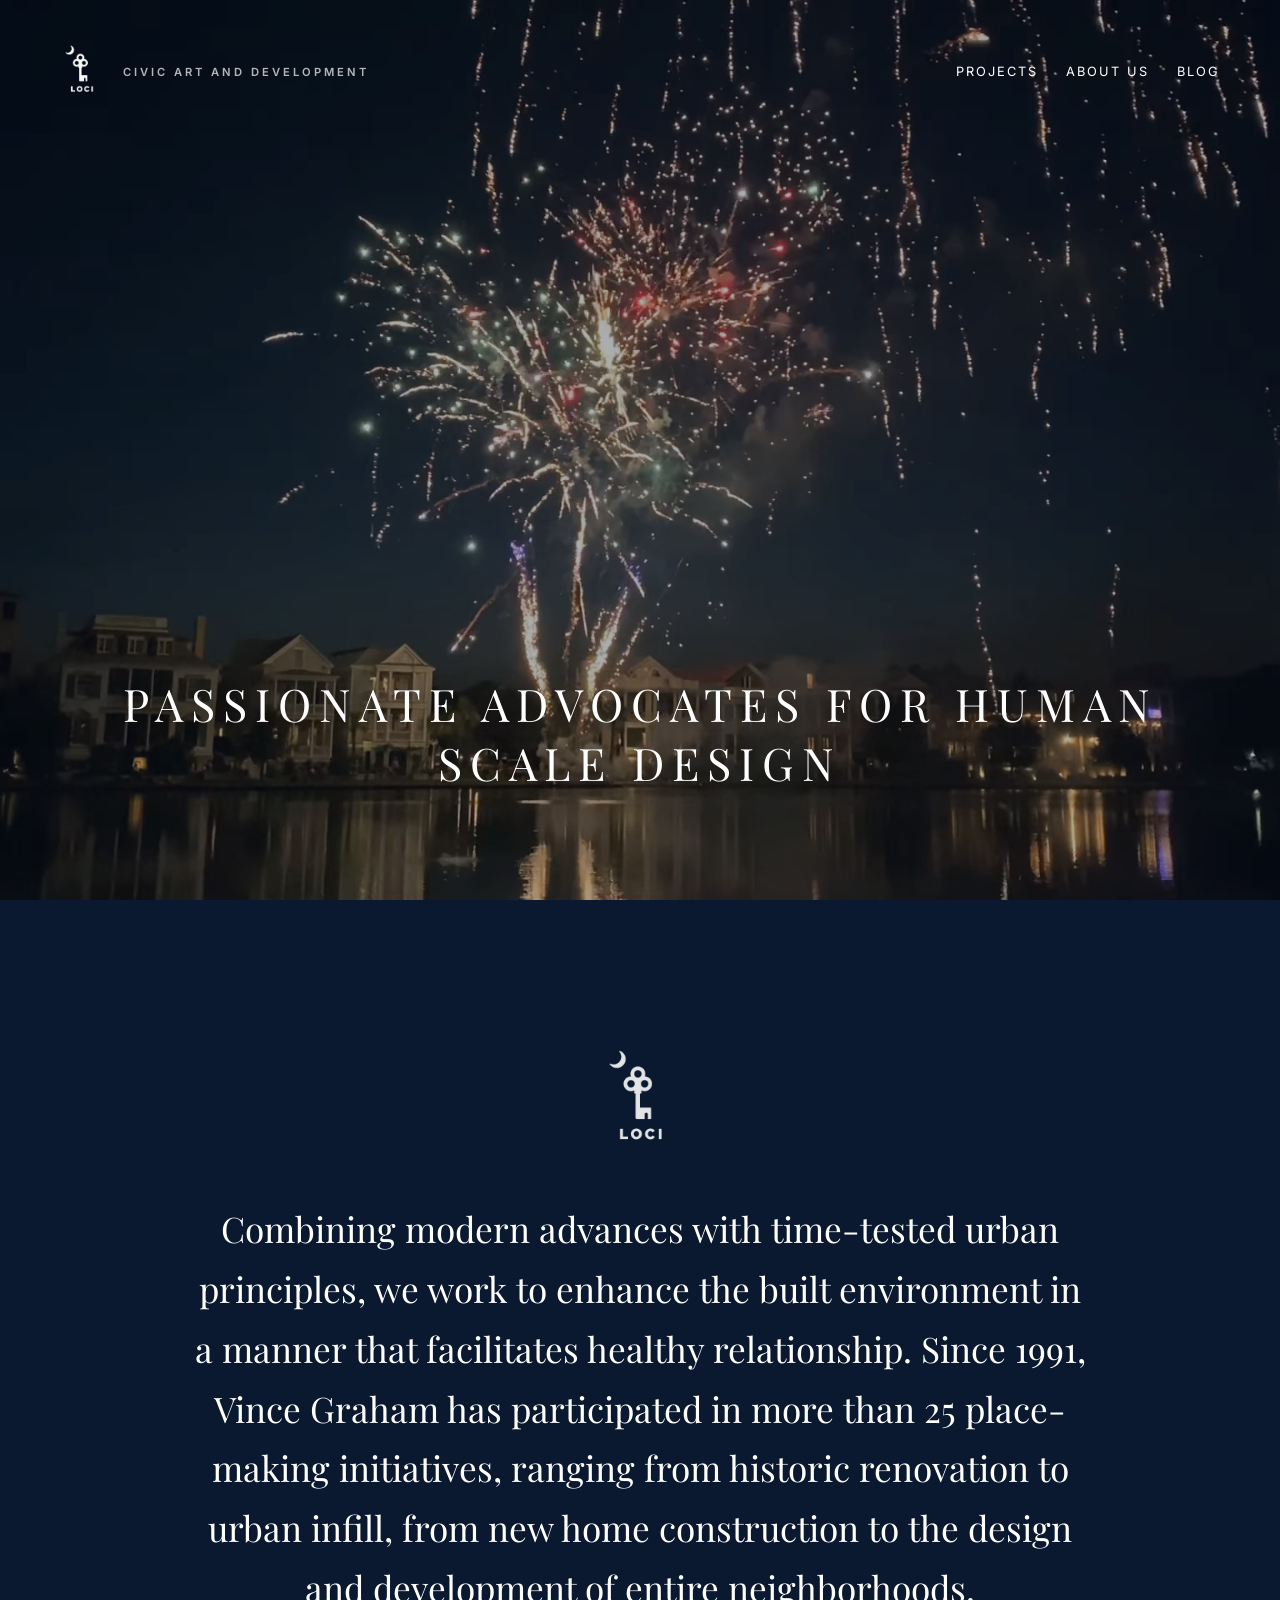
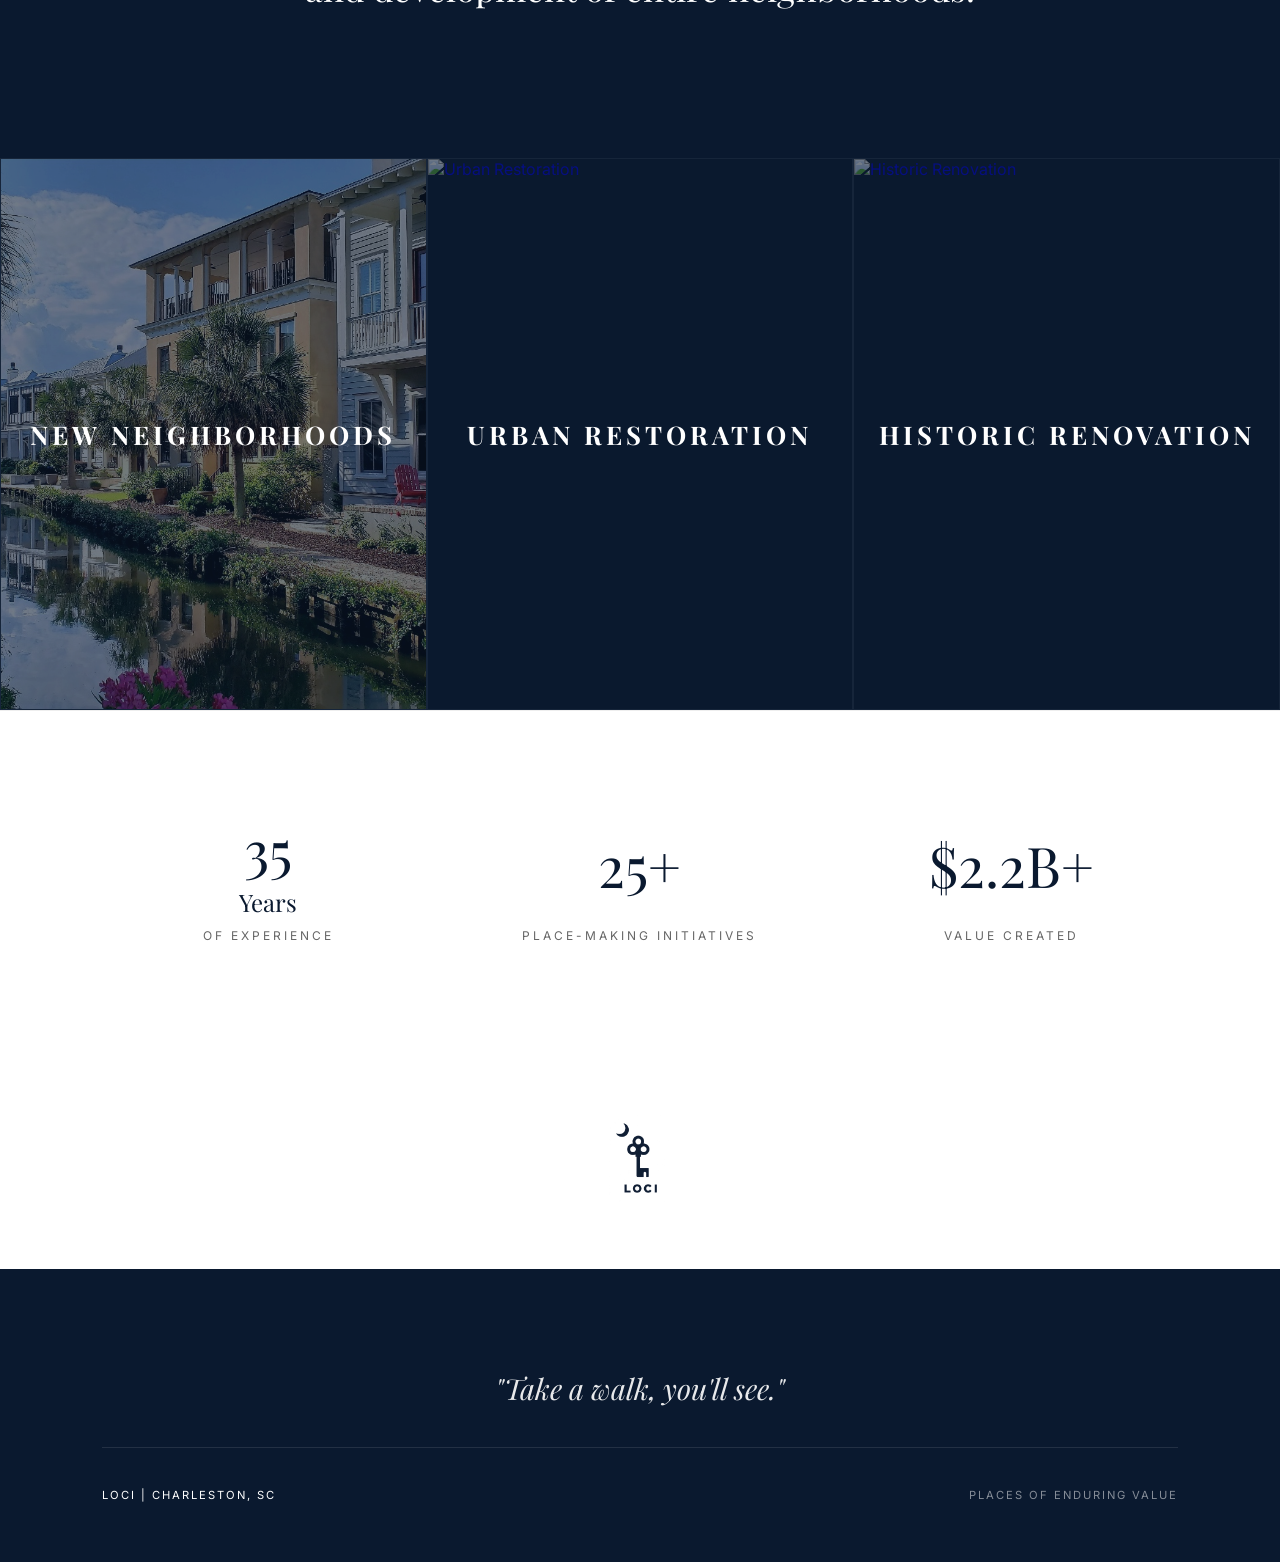
==== commit 69a3d01e: "Add projects landing page and category navigation" ====
--- a/index.html
+++ b/index.html
@@ -249,16 +249,18 @@
             to { opacity: 1; transform: translateY(0); }
         }
     </style>
+    <link rel="stylesheet" href="navigation.css">
     <link rel="icon" type="image/png" href="images/loci-logo-navy.png">
 </head>
 <body>
 
-    <nav>
+    <nav class="site-nav" aria-label="Main navigation">
         <div style="display: flex; align-items: center;">
             <a href="/" class="brand"><img src="images/loci-logo.png" alt="Loci Logo" style="height: 60px;"></a>
             <div style="color: rgba(255,255,255,0.7); font-size: 0.7rem; letter-spacing: 3px; text-transform: uppercase; font-weight: 600; margin-left: 20px;">Civic Art and Development</div>
         </div>
-        <div>
+        <div class="site-links">
+            <a href="projects.html" style="color: white;">Projects</a>
             <a href="about.html" style="color: white; text-decoration: none; margin-right: 30px; font-size: 0.8rem; text-transform: uppercase; letter-spacing: 2px;">About Us</a>
             <a href="https://theionco.com/" target="_blank" style="color: white; text-decoration: none; font-size: 0.8rem; text-transform: uppercase; letter-spacing: 2px;">Blog</a>
         </div>
--- a/navigation.css
+++ b/navigation.css
@@ -0,0 +1,25 @@
+.site-nav { align-items: center; gap: 24px; }
+.site-nav .site-links { display: flex; flex-wrap: wrap; justify-content: center; align-items: center; gap: 16px 28px; }
+.site-nav .site-links a { margin: 0 !important; text-decoration: none; font-size: .8rem; text-transform: uppercase; letter-spacing: 2px; padding: 10px 0; }
+.site-nav .site-links a:hover, .site-nav .site-links a[aria-current="page"] { text-decoration: underline; text-underline-offset: 7px; }
+a:focus-visible { outline: 3px solid #c5a059; outline-offset: 6px; }
+.project-categories { display: flex; flex-wrap: wrap; gap: 12px 28px; padding: 24px 8%; border-bottom: 1px solid #e4e6e9; background: #f8f8f6; }
+.project-categories a { color: #0a192f; font-size: .85rem; line-height: 1.5; padding: 8px 0; text-decoration: none; }
+.project-categories a:hover { text-decoration: underline; text-underline-offset: 6px; }
+.project-categories a[aria-current="page"] { font-weight: 600; box-shadow: 0 2px #c5a059; }
+@media (max-width: 1100px) {
+  .site-nav { flex-direction: column; align-items: center; gap: 20px; }
+}
+@media (max-width: 600px) {
+  .site-nav .site-links { gap: 14px 24px; }
+  .site-nav .site-links a { font-size: .72rem; letter-spacing: 1.5px; }
+  .project-categories { gap: 8px 20px; }
+}
+
+@media (max-width: 900px) {
+  .project-item:nth-child(even) .project-main { grid-template-columns: minmax(0, 1fr); }
+  .project-item:nth-child(even) .featured-image,
+  .project-item:nth-child(even) .project-text { order: initial; }
+  .project-main > * { min-width: 0; }
+  .project-text { overflow-wrap: break-word; }
+}
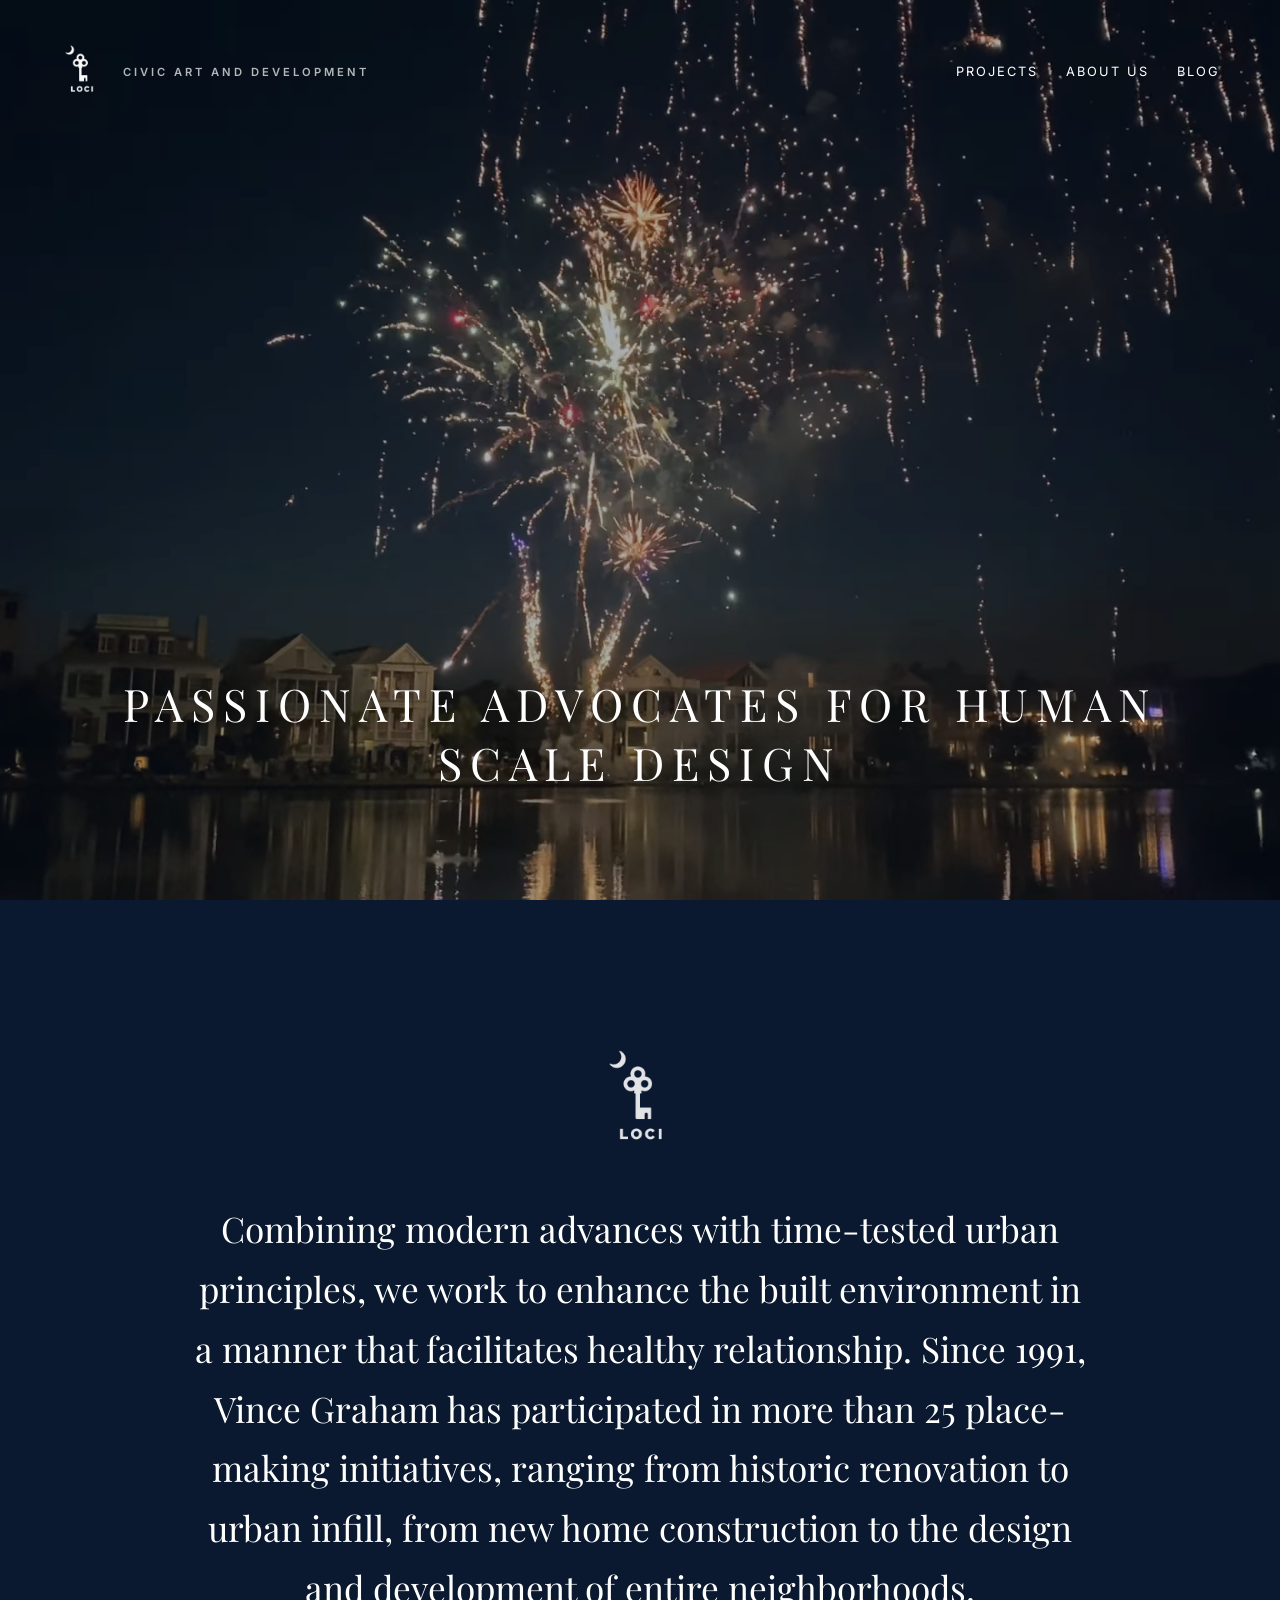
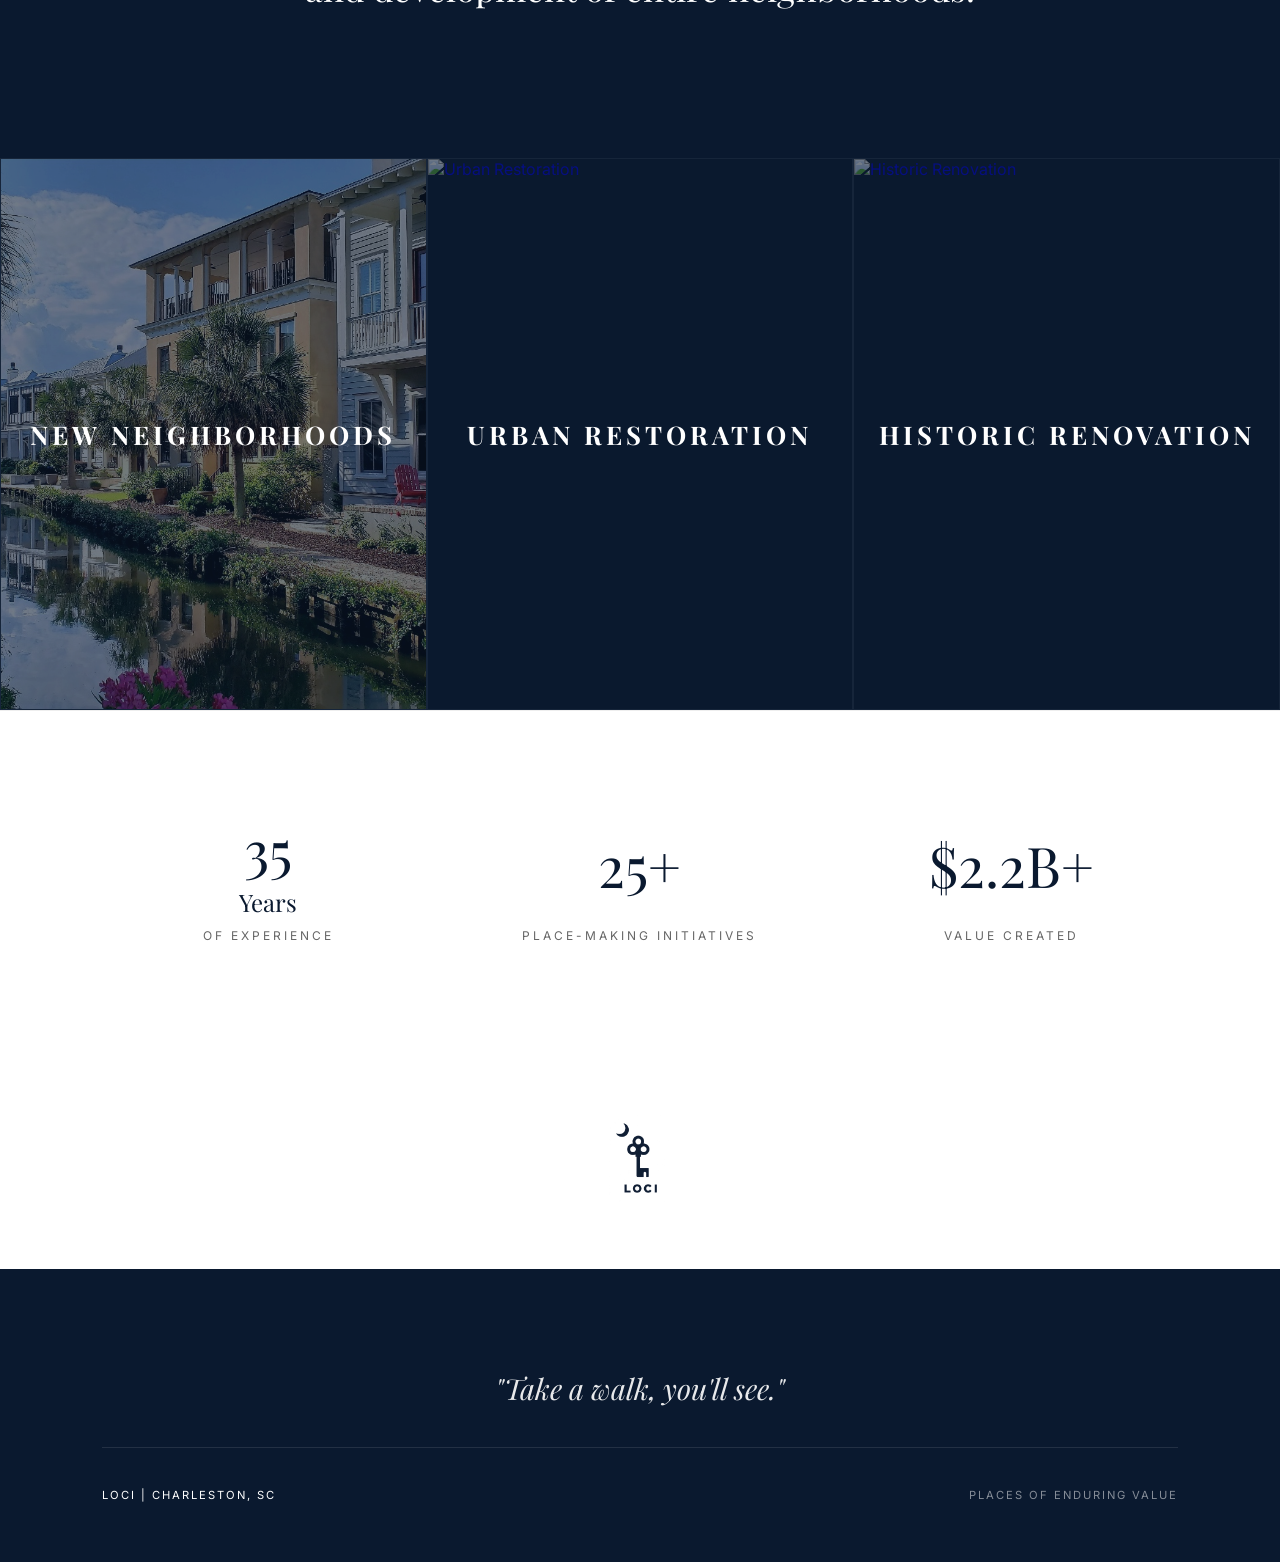
==== commit 992c2780: "Point the Blog link at Narrow Gate (narrowgate.dev) Co-Authored-By: Claude Opus 5.5 (1M context) <no" ====
--- a/index.html
+++ b/index.html
@@ -262,7 +262,7 @@
         <div class="site-links">
             <a href="projects.html" style="color: white;">Projects</a>
             <a href="about.html" style="color: white; text-decoration: none; margin-right: 30px; font-size: 0.8rem; text-transform: uppercase; letter-spacing: 2px;">About Us</a>
-            <a href="https://theionco.com/" target="_blank" style="color: white; text-decoration: none; font-size: 0.8rem; text-transform: uppercase; letter-spacing: 2px;">Blog</a>
+            <a href="https://narrowgate.dev/" target="_blank" style="color: white; text-decoration: none; font-size: 0.8rem; text-transform: uppercase; letter-spacing: 2px;">Blog</a>
         </div>
     </nav>
 
